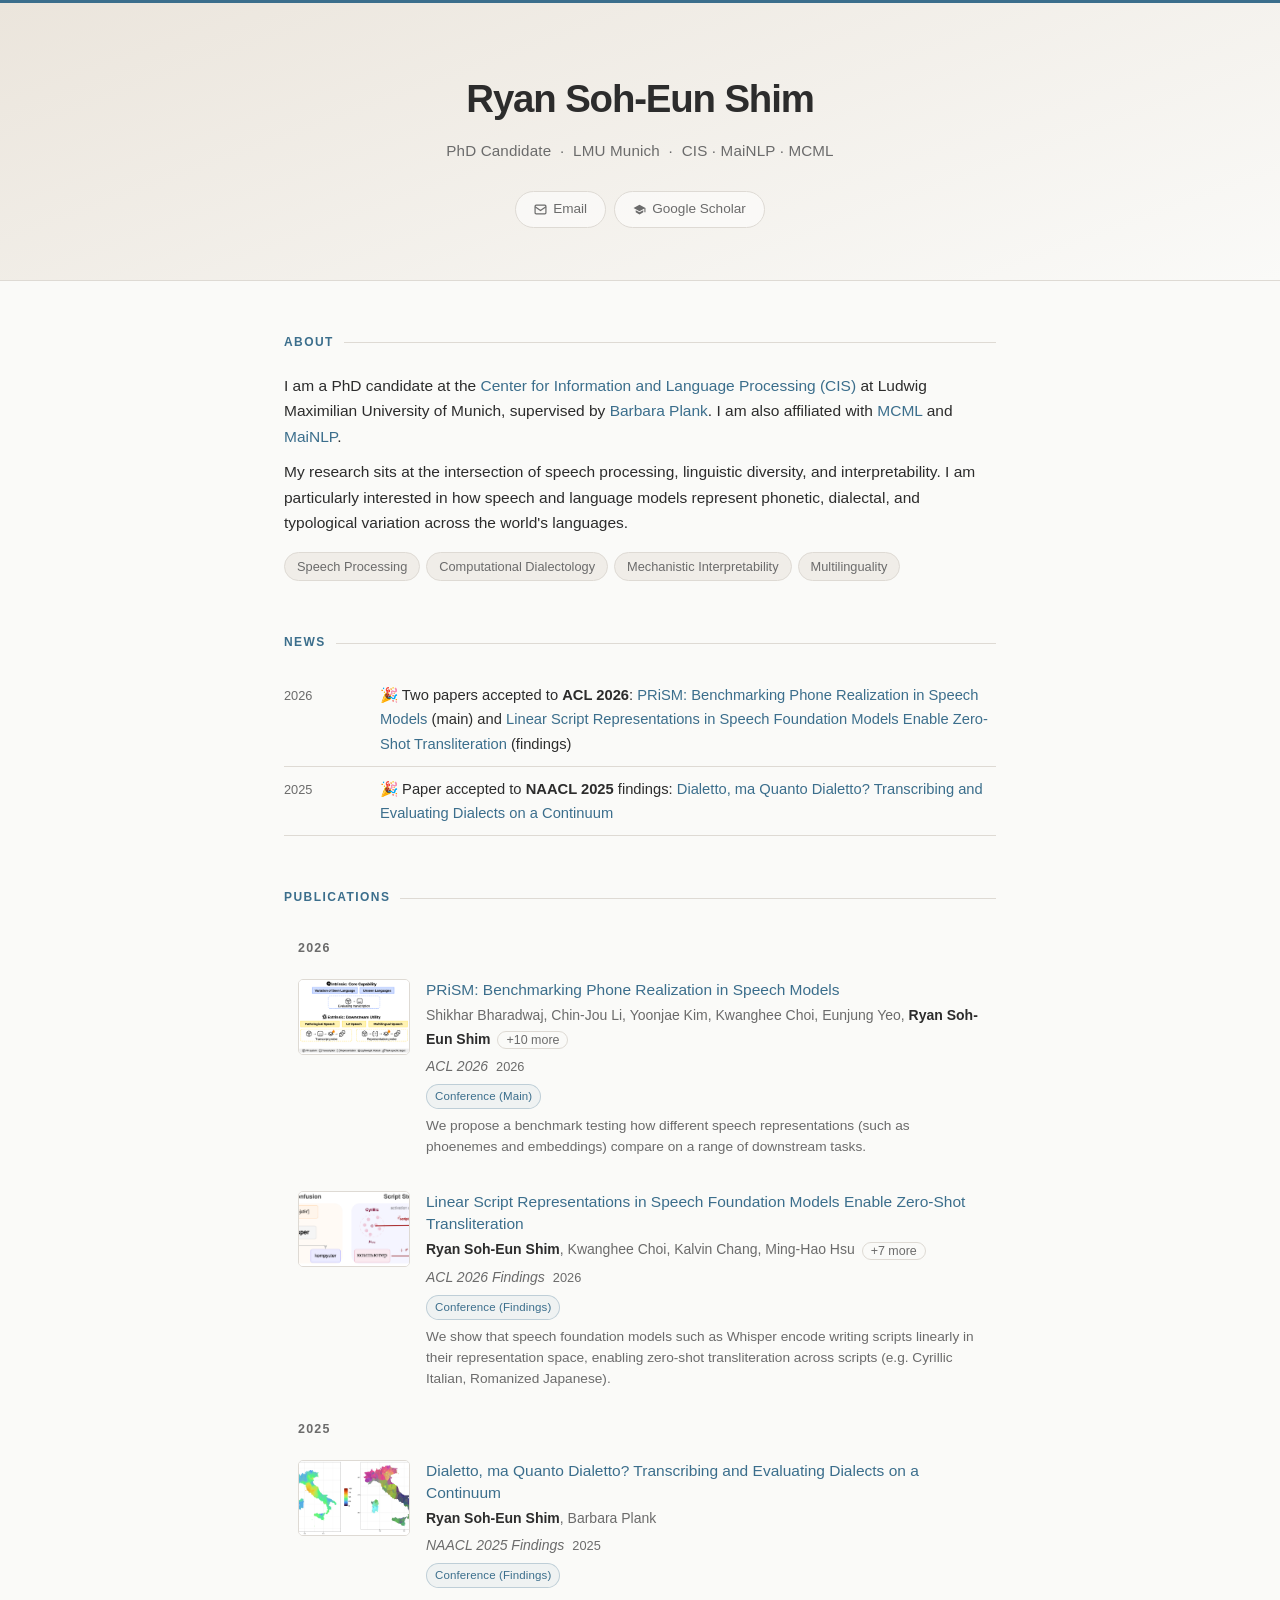
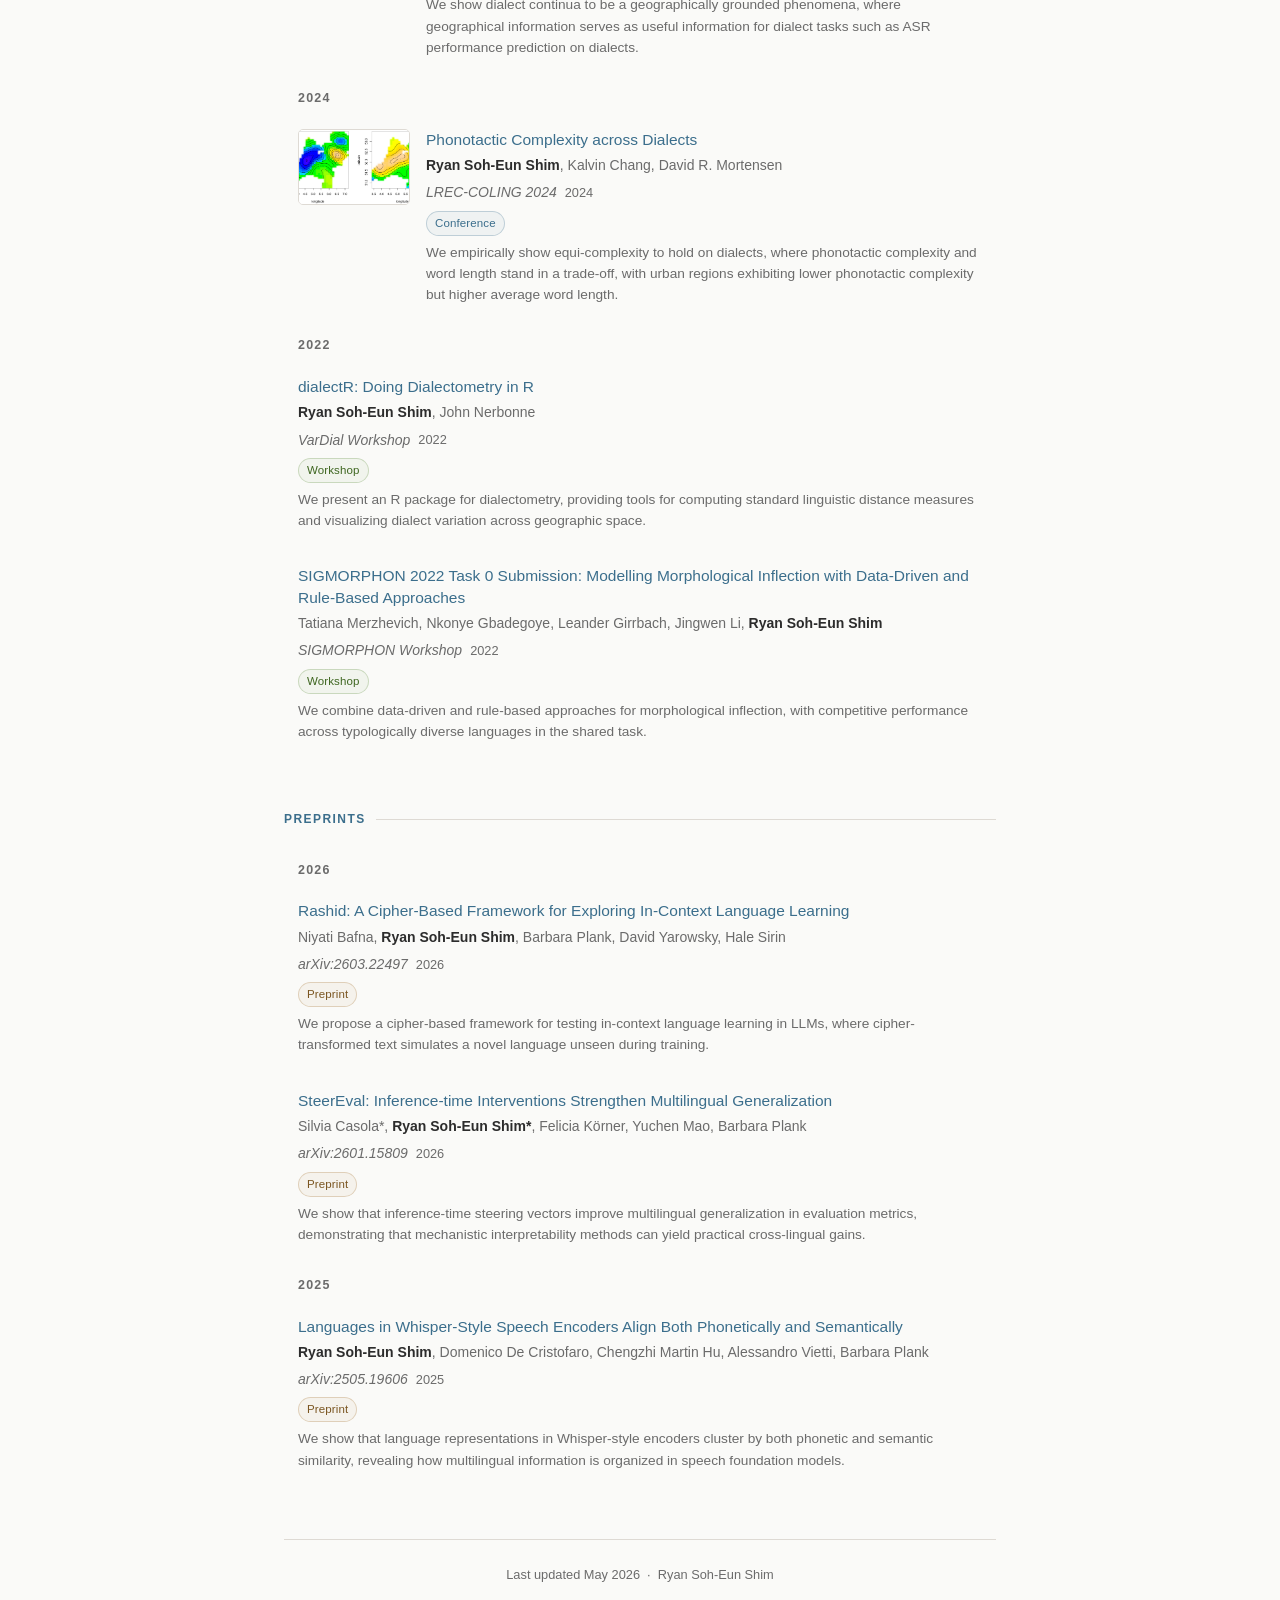
==== index.html @ db9f501f "co-first" ====
<!DOCTYPE html>
<html lang="en">
<head>
  <meta charset="UTF-8" />
  <meta name="viewport" content="width=device-width, initial-scale=1.0" />
  <title>Ryan Soh-Eun Shim</title>
  <link rel="icon" href="data:image/svg+xml,<svg xmlns=%22http://www.w3.org/2000/svg%22 viewBox=%220 0 100 100%22><text y=%22.9em%22 font-size=%2290%22>🍴</text></svg>">
  <link rel="stylesheet" href="style.css" />
</head>
<body>

  <!-- ── Hero ── -->
  <header class="hero">
    <h1>Ryan Soh-Eun Shim</h1>
    <p class="hero-title">PhD Candidate &nbsp;&middot;&nbsp; LMU Munich &nbsp;&middot;&nbsp; CIS &middot; MaiNLP &middot; MCML</p>
    <nav class="hero-links">
      <a href="mailto:s.shim@lmu.de">
        <svg width="13" height="13" viewBox="0 0 24 24" fill="none" stroke="currentColor" stroke-width="2.2"><rect x="2" y="4" width="20" height="16" rx="2"/><path d="m2 7 10 7 10-7"/></svg>
        Email
      </a>
      <a href="https://scholar.google.com/citations?user=vN87R8sAAAAJ&hl=en" target="_blank" rel="noopener">
        <svg width="13" height="13" viewBox="0 0 24 24" fill="currentColor"><path d="M12 3L1 9l11 6 9-4.91V17h2V9L12 3zM5 13.18v4L12 21l7-3.82v-4L12 17l-7-3.82z"/></svg>
        Google Scholar
      </a>
    </nav>
  </header>

  <div class="page">

    <!-- ── About ── -->
    <section class="about">
      <h2>About</h2>
      <p>
        I am a PhD candidate at the <a href="https://www.cis.lmu.de/" target="_blank" rel="noopener">Center for Information and Language Processing (CIS)</a>
        at Ludwig Maximilian University of Munich, supervised by
        <a href="https://bplank.github.io/" target="_blank" rel="noopener">Barbara Plank</a>.
        I am also affiliated with <a href="https://mcml.ai/" target="_blank" rel="noopener">MCML</a> and
        <a href="https://mainlp.github.io/" target="_blank" rel="noopener">MaiNLP</a>.
      </p>
      <p>
        My research sits at the intersection of speech processing, linguistic diversity, and interpretability.
        I am particularly interested in how speech and language models represent phonetic, dialectal, and
        typological variation across the world's languages.
      </p>
      <div class="tags">
        <span class="tag">Speech Processing</span>
        <span class="tag">Computational Dialectology</span>
        <span class="tag">Mechanistic Interpretability</span>
        <span class="tag">Multilinguality</span>
      </div>
    </section>

    <!-- ── News ── -->
    <section>
      <h2>News</h2>
      <ul class="news-list">
        <li>
          <span class="news-date">2026</span>
          <span>🎉 Two papers accepted to <strong>ACL 2026</strong>: <a href="https://arxiv.org/abs/2601.14046" target="_blank" rel="noopener">PRiSM: Benchmarking Phone Realization in Speech Models</a> (main) and <a href="https://arxiv.org/abs/2601.02906" target="_blank" rel="noopener">Linear Script Representations in Speech Foundation Models Enable Zero-Shot Transliteration</a> (findings)</span>
        </li>
        <li>
          <span class="news-date">2025</span>
          <span>🎉 Paper accepted to <strong>NAACL 2025</strong> findings: <a href="https://aclanthology.org/2025.findings-naacl.48/" target="_blank" rel="noopener">Dialetto, ma Quanto Dialetto? Transcribing and Evaluating Dialects on a Continuum</a></span>
        </li>
        <!-- Add more news items above this line -->
      </ul>
    </section>

    <!-- ── Publications ── -->
    <section>
      <h2>Publications</h2>
      <ul class="pub-list">

        <li class="pub-year-group">2026</li>

        <li class="pub-item">
          <div class="pub-figure">
            <img src="assets/fig-prism.png" alt="PRiSM figure" onerror="this.parentElement.style.display='none'">
            <div class="pub-figure-zoom"><img src="assets/fig-prism.png" alt="PRiSM figure"></div>
          </div>
          <div class="pub-content">
            <div class="pub-title"><a href="https://arxiv.org/abs/2601.14046" target="_blank" rel="noopener">PRiSM: Benchmarking Phone Realization in Speech Models</a></div>
            <div class="pub-authors">Shikhar Bharadwaj, Chin-Jou Li, Yoonjae Kim, Kwanghee Choi, Eunjung Yeo, <strong>Ryan Soh-Eun Shim</strong><span class="authors-extra">, Hanyu Zhou, Brendon Boldt, Karen Rosero Jacome, Kalvin Chang, Darsh Agrawal, Keer Xu, Chao-Han Huck Yang, Jian Zhu, Shinji Watanabe, David R. Mortensen</span> <button class="authors-toggle" onclick="toggleAuthors(this)" data-label="+10 more">+10 more</button></div>
            <div class="pub-venue"><span class="venue-name">ACL 2026</span><span class="venue-year">2026</span></div>
            <div class="pub-badges"><span class="badge badge-conf">Conference (Main)</span></div>
            <div class="pub-summary">We propose a benchmark testing how different speech representations (such as phoenemes and embeddings) compare on a range of downstream tasks.</div>
          </div>
        </li>

        <li class="pub-item">
          <div class="pub-figure">
            <img src="assets/fig-linear-script.png" alt="Linear Script figure" onerror="this.parentElement.style.display='none'">
            <div class="pub-figure-zoom"><img src="assets/fig-linear-script.png" alt="Linear Script figure"></div>
          </div>
          <div class="pub-content">
            <div class="pub-title"><a href="https://arxiv.org/abs/2601.02906" target="_blank" rel="noopener">Linear Script Representations in Speech Foundation Models Enable Zero-Shot Transliteration</a></div>
            <div class="pub-authors"><strong>Ryan Soh-Eun Shim</strong>, Kwanghee Choi, Kalvin Chang, Ming-Hao Hsu<span class="authors-extra">, Florian Eichin, Zhizheng Wu, Alane Suhr, Michael A. Hedderich, David Harwath, David R. Mortensen, Barbara Plank</span> <button class="authors-toggle" onclick="toggleAuthors(this)" data-label="+7 more">+7 more</button></div>
            <div class="pub-venue"><span class="venue-name">ACL 2026 Findings</span><span class="venue-year">2026</span></div>
            <div class="pub-badges"><span class="badge badge-conf">Conference (Findings)</span></div>
            <div class="pub-summary">We show that speech foundation models such as Whisper encode writing scripts linearly in their representation space, enabling zero-shot transliteration across scripts (e.g. Cyrillic Italian, Romanized Japanese).</div>
          </div>
        </li>

        <li class="pub-year-group">2025</li>

        <li class="pub-item">
          <div class="pub-figure">
            <img src="assets/fig-dialetto.png" alt="Dialetto figure" onerror="this.parentElement.style.display='none'">
            <div class="pub-figure-zoom"><img src="assets/fig-dialetto.png" alt="Dialetto figure"></div>
          </div>
          <div class="pub-content">
            <div class="pub-title"><a href="https://aclanthology.org/2025.findings-naacl.48/" target="_blank" rel="noopener">Dialetto, ma Quanto Dialetto? Transcribing and Evaluating Dialects on a Continuum</a></div>
            <div class="pub-authors"><strong>Ryan Soh-Eun Shim</strong>, Barbara Plank</div>
            <div class="pub-venue"><span class="venue-name">NAACL 2025 Findings</span><span class="venue-year">2025</span></div>
            <div class="pub-badges"><span class="badge badge-conf">Conference (Findings)</span></div>
            <div class="pub-summary">We show dialect continua to be a geographically grounded phenomena, where geographical information serves as useful information for dialect tasks such as ASR performance prediction on dialects.</div>
          </div>
        </li>

        <li class="pub-year-group">2024</li>

        <li class="pub-item">
          <div class="pub-figure">
            <img src="assets/fig-phonotactic.png" alt="Phonotactic figure" onerror="this.parentElement.style.display='none'">
            <div class="pub-figure-zoom"><img src="assets/fig-phonotactic.png" alt="Phonotactic figure"></div>
          </div>
          <div class="pub-content">
            <div class="pub-title"><a href="https://aclanthology.org/2024.lrec-main.1115/" target="_blank" rel="noopener">Phonotactic Complexity across Dialects</a></div>
            <div class="pub-authors"><strong>Ryan Soh-Eun Shim</strong>, Kalvin Chang, David R. Mortensen</div>
            <div class="pub-venue"><span class="venue-name">LREC-COLING 2024</span><span class="venue-year">2024</span></div>
            <div class="pub-badges"><span class="badge badge-conf">Conference</span></div>
            <div class="pub-summary">We empirically show equi-complexity to hold on dialects, where phonotactic complexity and word length stand in a trade-off, with urban regions exhibiting lower phonotactic complexity but higher average word length.</div>
          </div>
        </li>

        <li class="pub-year-group">2022</li>

        <li class="pub-item">
          <div class="pub-figure">
            <img src="assets/fig-dialectr.png" alt="dialectR figure" onerror="this.parentElement.style.display='none'">
            <div class="pub-figure-zoom"><img src="assets/fig-dialectr.png" alt="dialectR figure"></div>
          </div>
          <div class="pub-content">
            <div class="pub-title"><a href="https://aclanthology.org/2022.vardial-1.3/" target="_blank" rel="noopener">dialectR: Doing Dialectometry in R</a></div>
            <div class="pub-authors"><strong>Ryan Soh-Eun Shim</strong>, John Nerbonne</div>
            <div class="pub-venue"><span class="venue-name">VarDial Workshop</span><span class="venue-year">2022</span></div>
            <div class="pub-badges"><span class="badge badge-workshop">Workshop</span></div>
            <div class="pub-summary">We present an R package for dialectometry, providing tools for computing standard linguistic distance measures and visualizing dialect variation across geographic space.</div>
          </div>
        </li>

        <li class="pub-item">
          <div class="pub-figure">
            <img src="assets/fig-sigmorphon.png" alt="SIGMORPHON figure" onerror="this.parentElement.style.display='none'">
            <div class="pub-figure-zoom"><img src="assets/fig-sigmorphon.png" alt="SIGMORPHON figure"></div>
          </div>
          <div class="pub-content">
            <div class="pub-title"><a href="https://aclanthology.org/2022.sigmorphon-1.20/" target="_blank" rel="noopener">SIGMORPHON 2022 Task 0 Submission: Modelling Morphological Inflection with Data-Driven and Rule-Based Approaches</a></div>
            <div class="pub-authors">Tatiana Merzhevich, Nkonye Gbadegoye, Leander Girrbach, Jingwen Li, <strong>Ryan Soh-Eun Shim</strong></div>
            <div class="pub-venue"><span class="venue-name">SIGMORPHON Workshop</span><span class="venue-year">2022</span></div>
            <div class="pub-badges"><span class="badge badge-workshop">Workshop</span></div>
            <div class="pub-summary">We combine data-driven and rule-based approaches for morphological inflection, with competitive performance across typologically diverse languages in the shared task.</div>
          </div>
        </li>

      </ul>
    </section>

    <!-- ── Preprints ── -->
    <section>
      <h2>Preprints</h2>
      <ul class="pub-list">

        <li class="pub-year-group">2026</li>

        <li class="pub-item">
          <div class="pub-figure">
            <img src="assets/fig-rashid.png" alt="Rashid figure" onerror="this.parentElement.style.display='none'">
            <div class="pub-figure-zoom"><img src="assets/fig-rashid.png" alt="Rashid figure"></div>
          </div>
          <div class="pub-content">
            <div class="pub-title"><a href="https://arxiv.org/abs/2603.22497" target="_blank" rel="noopener">Rashid: A Cipher-Based Framework for Exploring In-Context Language Learning</a></div>
            <div class="pub-authors">Niyati Bafna, <strong>Ryan Soh-Eun Shim</strong>, Barbara Plank, David Yarowsky, Hale Sirin</div>
            <div class="pub-venue"><span class="venue-name">arXiv:2603.22497</span><span class="venue-year">2026</span></div>
            <div class="pub-badges"><span class="badge badge-arxiv">Preprint</span></div>
            <div class="pub-summary">We propose a cipher-based framework for testing in-context language learning in LLMs, where cipher-transformed text simulates a novel language unseen during training.</div>
          </div>
        </li>

        <li class="pub-item">
          <div class="pub-figure">
            <img src="assets/fig-steereval.png" alt="SteerEval figure" onerror="this.parentElement.style.display='none'">
            <div class="pub-figure-zoom"><img src="assets/fig-steereval.png" alt="SteerEval figure"></div>
          </div>
          <div class="pub-content">
            <div class="pub-title"><a href="https://arxiv.org/abs/2601.15809" target="_blank" rel="noopener">SteerEval: Inference-time Interventions Strengthen Multilingual Generalization</a></div>
            <div class="pub-authors">Silvia Casola*, <strong>Ryan Soh-Eun Shim*</strong>, Felicia Körner, Yuchen Mao, Barbara Plank</div>
            <div class="pub-venue"><span class="venue-name">arXiv:2601.15809</span><span class="venue-year">2026</span></div>
            <div class="pub-badges"><span class="badge badge-arxiv">Preprint</span></div>
            <div class="pub-summary">We show that inference-time steering vectors improve multilingual generalization in evaluation metrics, demonstrating that mechanistic interpretability methods can yield practical cross-lingual gains.</div>
          </div>
        </li>

        <li class="pub-year-group">2025</li>

        <li class="pub-item">
          <div class="pub-figure">
            <img src="assets/fig-whisper.png" alt="Whisper figure" onerror="this.parentElement.style.display='none'">
            <div class="pub-figure-zoom"><img src="assets/fig-whisper.png" alt="Whisper figure"></div>
          </div>
          <div class="pub-content">
            <div class="pub-title"><a href="https://arxiv.org/abs/2505.19606" target="_blank" rel="noopener">Languages in Whisper-Style Speech Encoders Align Both Phonetically and Semantically</a></div>
            <div class="pub-authors"><strong>Ryan Soh-Eun Shim</strong>, Domenico De Cristofaro, Chengzhi Martin Hu, Alessandro Vietti, Barbara Plank</div>
            <div class="pub-venue"><span class="venue-name">arXiv:2505.19606</span><span class="venue-year">2025</span></div>
            <div class="pub-badges"><span class="badge badge-arxiv">Preprint</span></div>
            <div class="pub-summary">We show that language representations in Whisper-style encoders cluster by both phonetic and semantic similarity, revealing how multilingual information is organized in speech foundation models.</div>
          </div>
        </li>

      </ul>
    </section>

    <footer>
      <p>Last updated May 2026 &nbsp;&middot;&nbsp; Ryan Soh-Eun Shim</p>
    </footer>

  </div>
<script>
  function toggleAuthors(btn) {
    const container = btn.closest('.pub-authors');
    const expanded = container.classList.toggle('authors-expanded');
    btn.textContent = expanded ? 'show less' : btn.dataset.label;
  }
</script>
</body>
</html>
---- style.css ----
:root {
  --bg: #fafaf8;
  --bg-alt: #f0ede8;
  --text: #2c2c2c;
  --text-muted: #6b6b6b;
  --accent: #3b6e8c;
  --accent-hover: #2a5470;
  --border: #dedad4;
  --max-width: 760px;
}

* {
  box-sizing: border-box;
  margin: 0;
  padding: 0;
}

body {
  background: var(--bg);
  color: var(--text);
  font-family: -apple-system, BlinkMacSystemFont, "Segoe UI", Helvetica, Arial, sans-serif;
  font-size: 15.5px;
  line-height: 1.65;
  border-top: 3px solid var(--accent);
}

a {
  color: var(--accent);
  text-decoration: none;
}
a:hover {
  color: var(--accent-hover);
  text-decoration: underline;
}

/* ── Hero Header ── */
.hero {
  background: linear-gradient(160deg, #ebe5dc 0%, var(--bg) 100%);
  text-align: center;
  padding: 64px 24px 52px;
  border-bottom: 1px solid var(--border);
}

.hero h1 {
  font-size: 2.4rem;
  font-weight: 700;
  letter-spacing: -0.03em;
  color: var(--text);
  margin-bottom: 8px;
}

.hero-title {
  color: var(--text-muted);
  font-size: 0.95rem;
  letter-spacing: 0.01em;
  margin-bottom: 28px;
}

.hero-links {
  display: flex;
  justify-content: center;
  flex-wrap: wrap;
  gap: 8px;
}

.hero-links a {
  display: inline-flex;
  align-items: center;
  gap: 6px;
  padding: 6px 18px;
  border: 1px solid var(--border);
  border-radius: 999px;
  font-size: 0.85rem;
  color: var(--text-muted);
  background: rgba(255, 255, 255, 0.55);
  transition: color 0.15s, border-color 0.15s, background 0.15s;
}

.hero-links a:hover {
  color: var(--accent);
  border-color: var(--accent);
  background: white;
  text-decoration: none;
}

/* ── Page Content ── */
.page {
  max-width: var(--max-width);
  margin: 0 auto;
  padding: 52px 24px 80px;
}

/* ── Sections ── */
section {
  margin-bottom: 52px;
}

section h2 {
  font-size: 0.75rem;
  font-weight: 700;
  text-transform: uppercase;
  letter-spacing: 0.12em;
  color: var(--accent);
  margin-bottom: 20px;
  display: flex;
  align-items: center;
  gap: 10px;
}

section h2::after {
  content: "";
  flex: 1;
  height: 1px;
  background: var(--border);
}

/* ── About ── */
.about p {
  margin-bottom: 10px;
}

.tags {
  display: flex;
  flex-wrap: wrap;
  gap: 6px;
  margin-top: 16px;
}

.tag {
  background: var(--bg-alt);
  border: 1px solid var(--border);
  border-radius: 999px;
  padding: 3px 12px;
  font-size: 0.8rem;
  color: var(--text-muted);
}

/* ── News ── */
.news-list {
  list-style: none;
}

.news-list li {
  display: flex;
  gap: 20px;
  padding: 10px 0;
  border-bottom: 1px solid var(--border);
  font-size: 0.92rem;
}

.news-date {
  flex-shrink: 0;
  width: 76px;
  color: var(--text-muted);
  font-size: 0.8rem;
  padding-top: 2px;
  font-variant-numeric: tabular-nums;
}

/* ── Publications ── */
.pub-list {
  list-style: none;
}

.pub-item {
  display: flex;
  gap: 16px;
  align-items: flex-start;
  padding: 16px 14px;
  border-radius: 6px;
  margin-bottom: 2px;
  transition: background 0.12s;
}

.pub-item:hover {
  background: var(--bg-alt);
}

.pub-content {
  flex: 1;
  min-width: 0;
}

/* ── Figure thumbnail ── */
.pub-figure {
  flex-shrink: 0;
  position: relative;
  width: 112px;
}

.pub-figure img {
  width: 112px;
  height: 76px;
  object-fit: cover;
  border-radius: 5px;
  border: 1px solid var(--border);
  display: block;
  cursor: zoom-in;
}

.pub-figure-zoom {
  display: none;
  position: absolute;
  left: 124px;
  top: 0;
  z-index: 100;
  background: white;
  border: 1px solid var(--border);
  border-radius: 8px;
  padding: 8px;
  box-shadow: 0 8px 24px rgba(0,0,0,0.12);
  width: 320px;
  pointer-events: none;
}

.pub-figure:hover .pub-figure-zoom {
  display: block;
}

.pub-figure-zoom img {
  width: 100%;
  height: auto;
  border-radius: 4px;
  border: none;
}

.pub-title {
  font-weight: 500;
  margin-bottom: 4px;
  line-height: 1.4;
}

.pub-authors {
  font-size: 0.875rem;
  color: var(--text-muted);
  margin-bottom: 4px;
}

.pub-authors strong {
  color: var(--text);
  font-weight: 600;
}

.pub-venue {
  font-size: 0.875rem;
  display: flex;
  align-items: center;
  gap: 8px;
  flex-wrap: wrap;
}

.venue-name {
  font-style: italic;
  color: var(--text-muted);
}

.venue-year {
  color: var(--text-muted);
  font-size: 0.8rem;
}

.pub-badges {
  display: inline-flex;
  gap: 6px;
  margin-top: 6px;
}

.badge {
  font-size: 0.72rem;
  padding: 2px 8px;
  border-radius: 999px;
  border: 1px solid;
  font-weight: 500;
  letter-spacing: 0.01em;
}

.badge-conf {
  border-color: #3b6e8c44;
  color: var(--accent);
  background: #3b6e8c0e;
}

.badge-arxiv {
  border-color: #a0733044;
  color: #7a5520;
  background: #a073300e;
}

.badge-workshop {
  border-color: #5a8a3a44;
  color: #3e6620;
  background: #5a8a3a0e;
}

/* ── Author expand/collapse ── */
.authors-extra {
  display: none;
}
.pub-authors.authors-expanded .authors-extra {
  display: inline;
}
.authors-toggle {
  background: none;
  border: 1px solid var(--border);
  border-radius: 999px;
  padding: 1px 8px;
  font-size: 0.78rem;
  color: var(--text-muted);
  cursor: pointer;
  margin-left: 3px;
  font-family: inherit;
  vertical-align: middle;
}
.authors-toggle:hover {
  color: var(--accent);
  border-color: var(--accent);
}

/* ── Publication summary ── */
.pub-summary {
  font-size: 0.855rem;
  color: var(--text-muted);
  margin-top: 6px;
  line-height: 1.55;
}

/* ── Year divider ── */
.pub-year-group {
  font-size: 0.78rem;
  font-weight: 700;
  letter-spacing: 0.1em;
  color: var(--text-muted);
  text-transform: uppercase;
  padding: 10px 14px 4px;
  margin-top: 4px;
}

/* ── Footer ── */
footer {
  text-align: center;
  font-size: 0.8rem;
  color: var(--text-muted);
  padding-top: 24px;
  border-top: 1px solid var(--border);
}

/* ── Responsive ── */
@media (max-width: 520px) {
  .hero h1 {
    font-size: 1.9rem;
  }
  .hero-links {
    gap: 6px;
  }
}
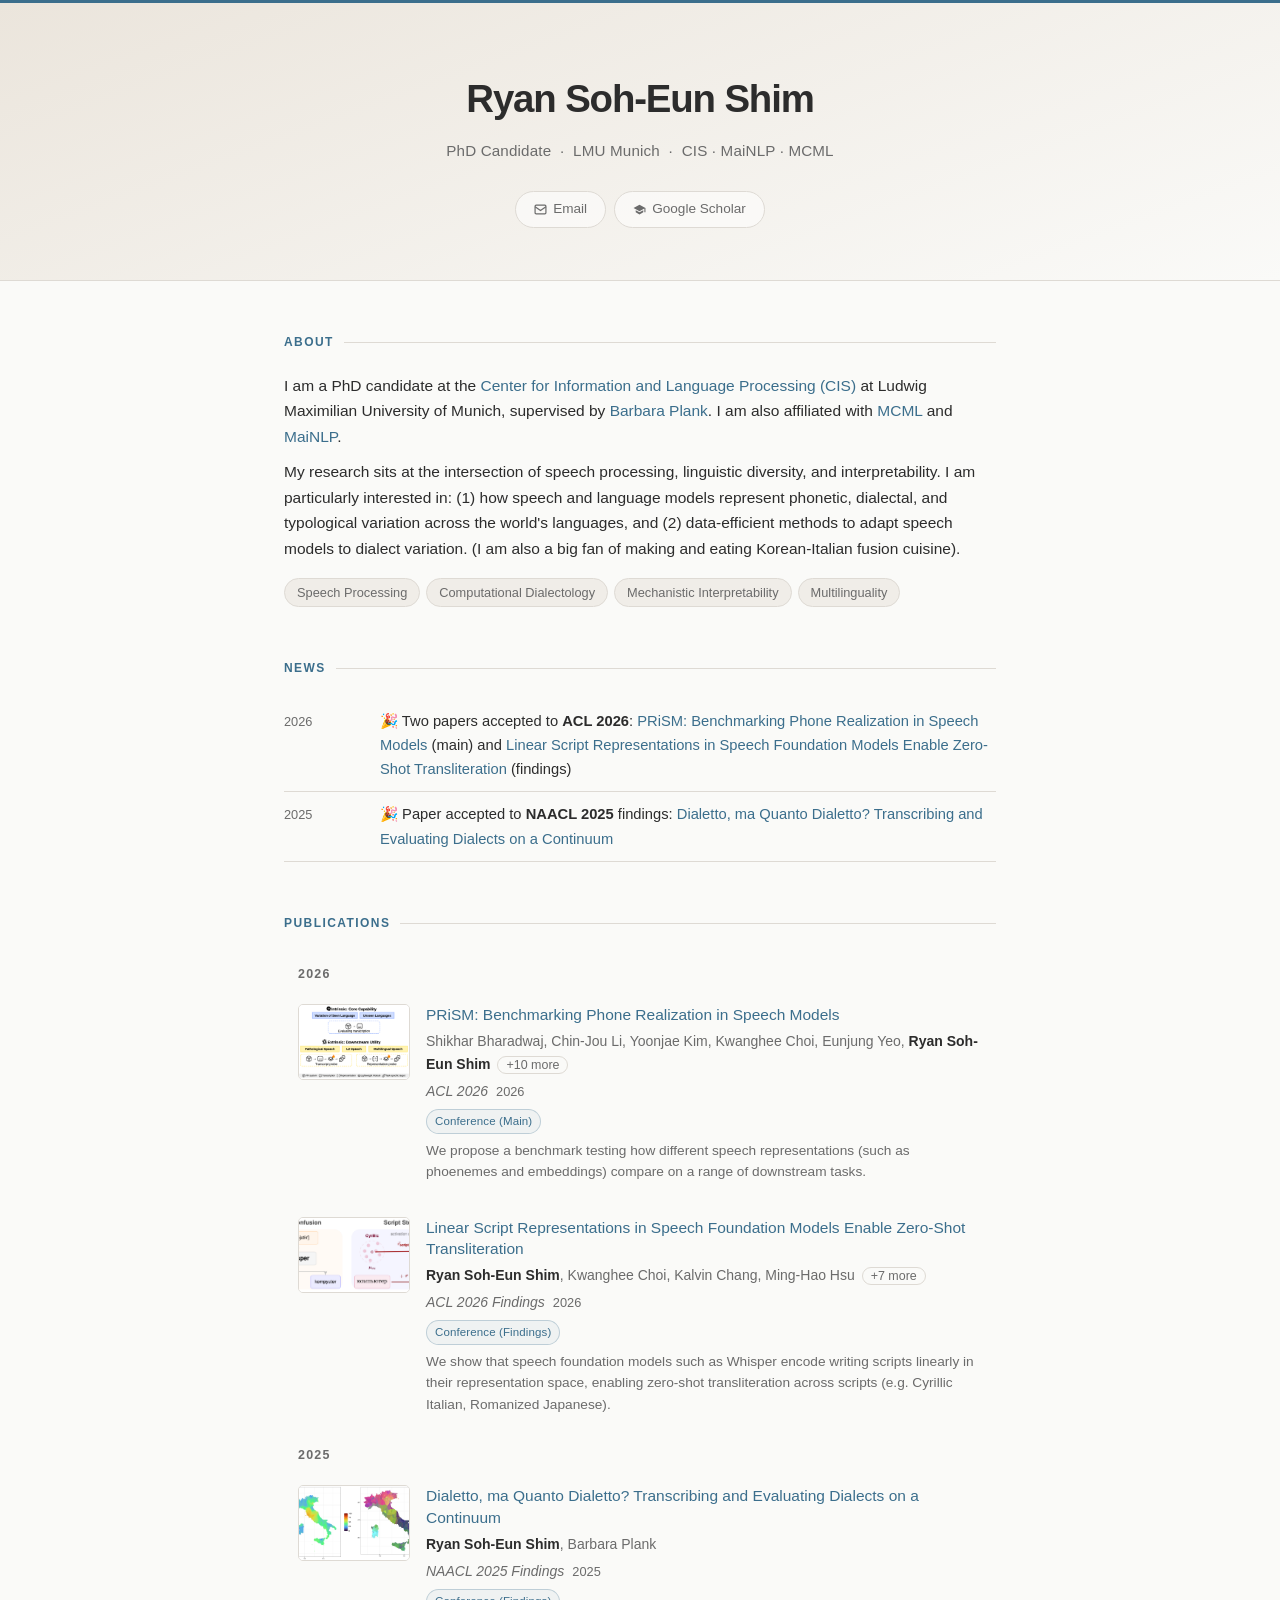
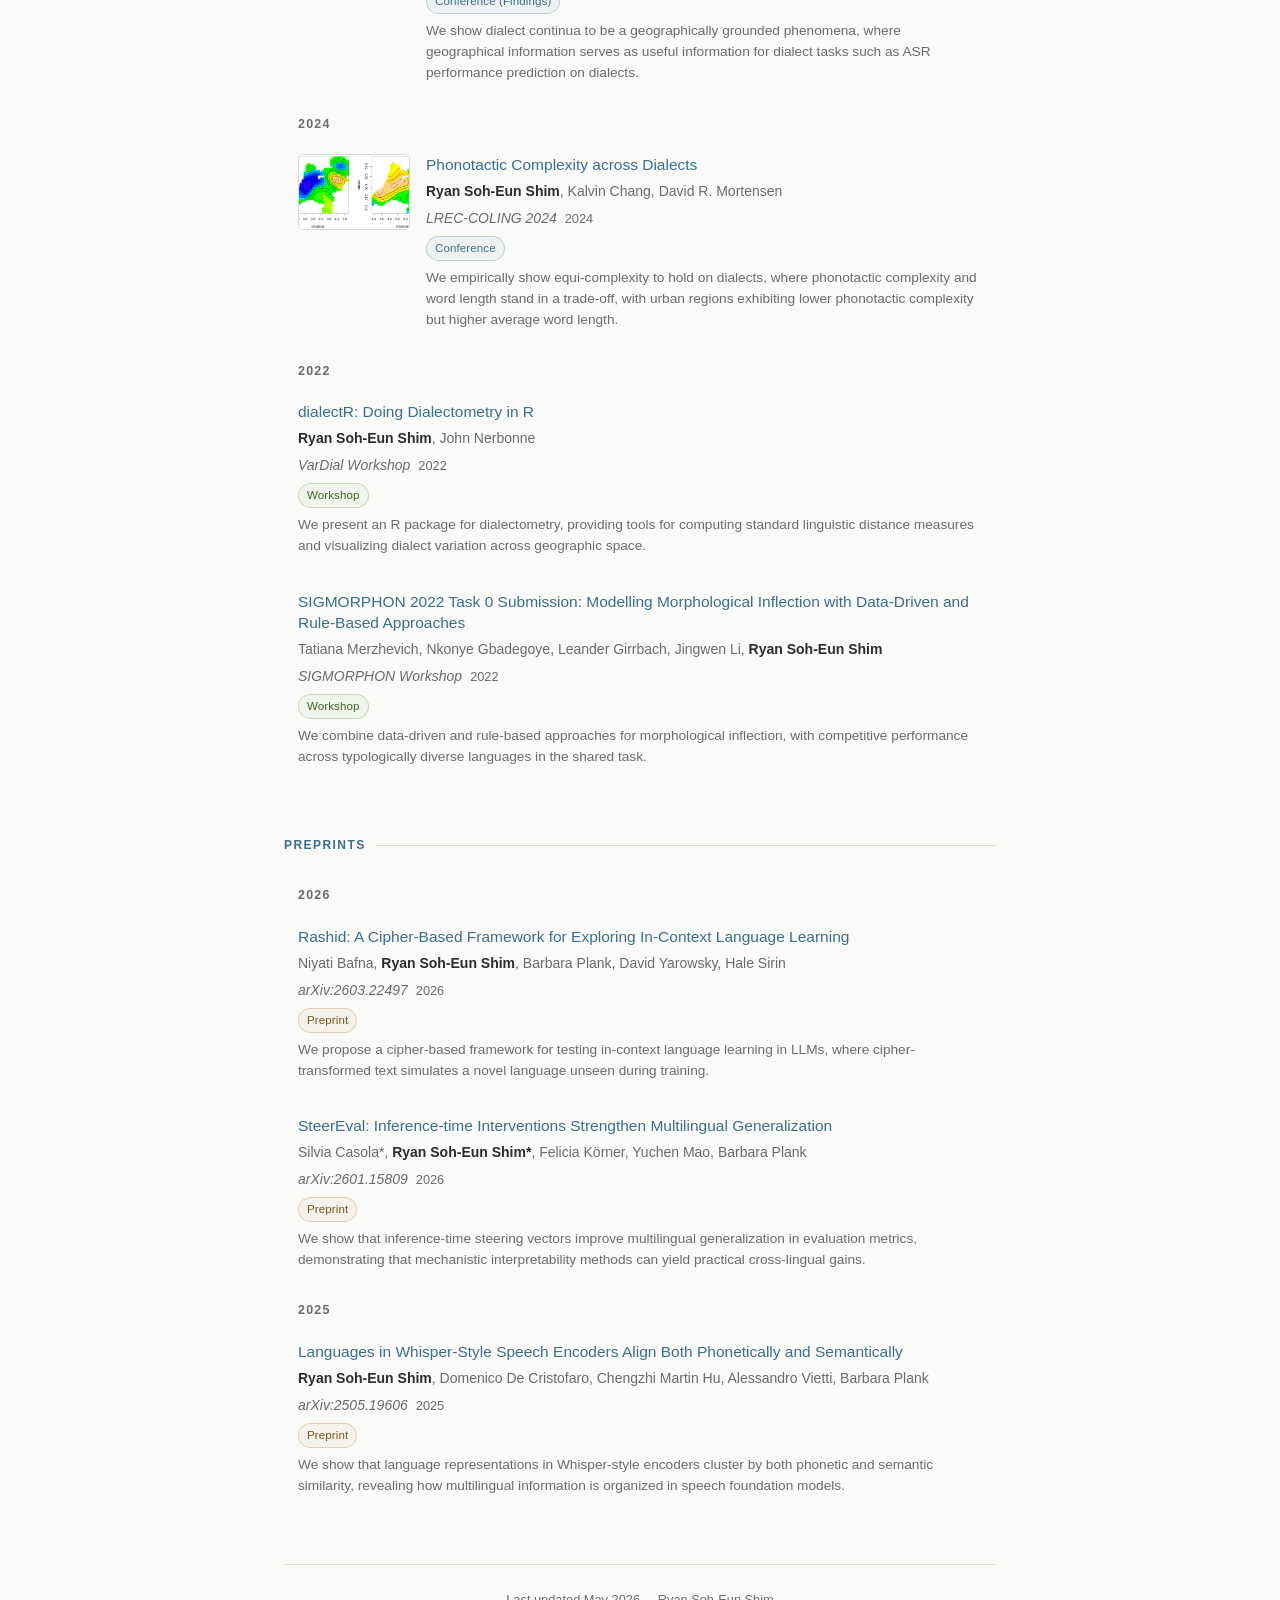
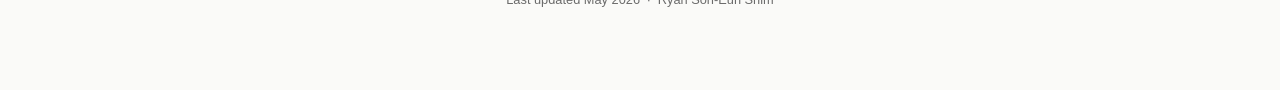
==== commit 71fb33c8: "food" ====
--- a/index.html
+++ b/index.html
@@ -39,8 +39,10 @@
       </p>
       <p>
         My research sits at the intersection of speech processing, linguistic diversity, and interpretability.
-        I am particularly interested in how speech and language models represent phonetic, dialectal, and
-        typological variation across the world's languages.
+        I am particularly interested in: (1) how speech and language models represent phonetic, dialectal, and
+        typological variation across the world's languages, and (2) data-efficient methods to adapt speech models to dialect variation. 
+        
+        (I am also a big fan of making and eating Korean-Italian fusion cuisine).
       </p>
       <div class="tags">
         <span class="tag">Speech Processing</span>
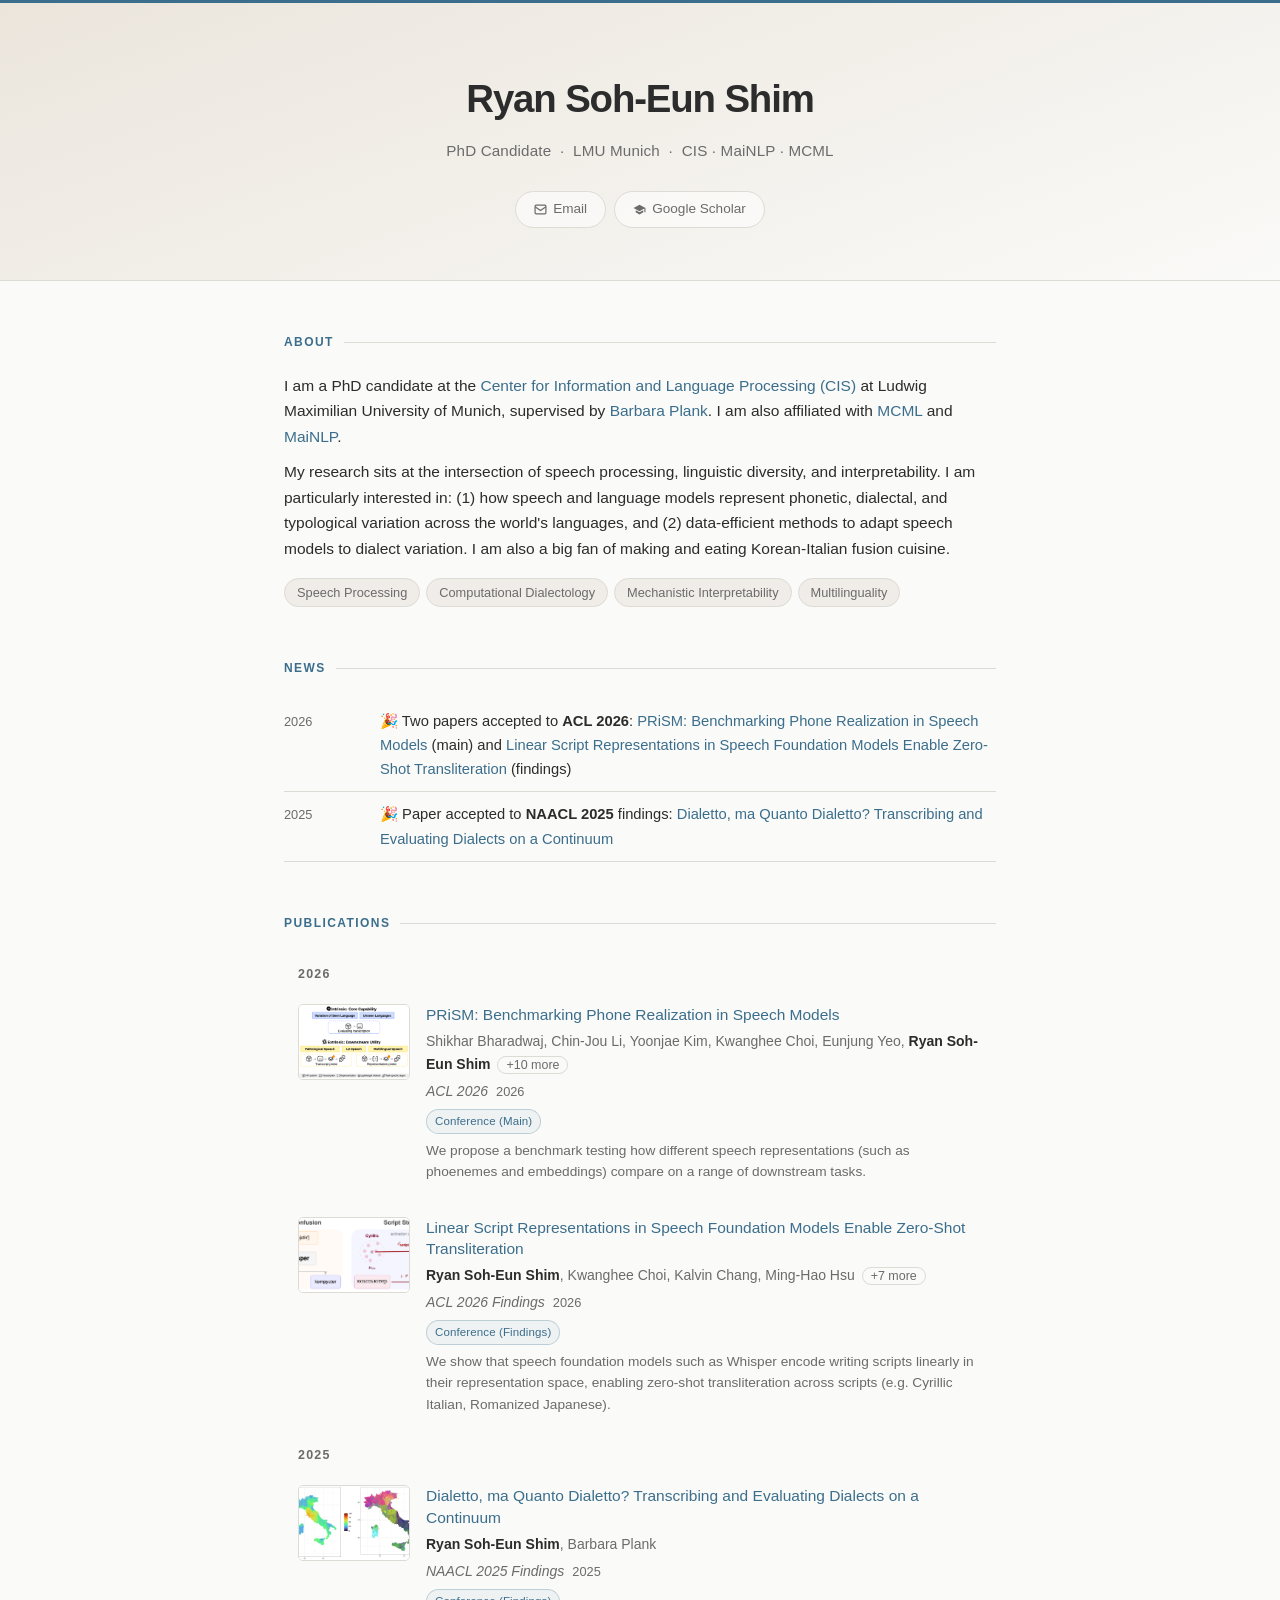
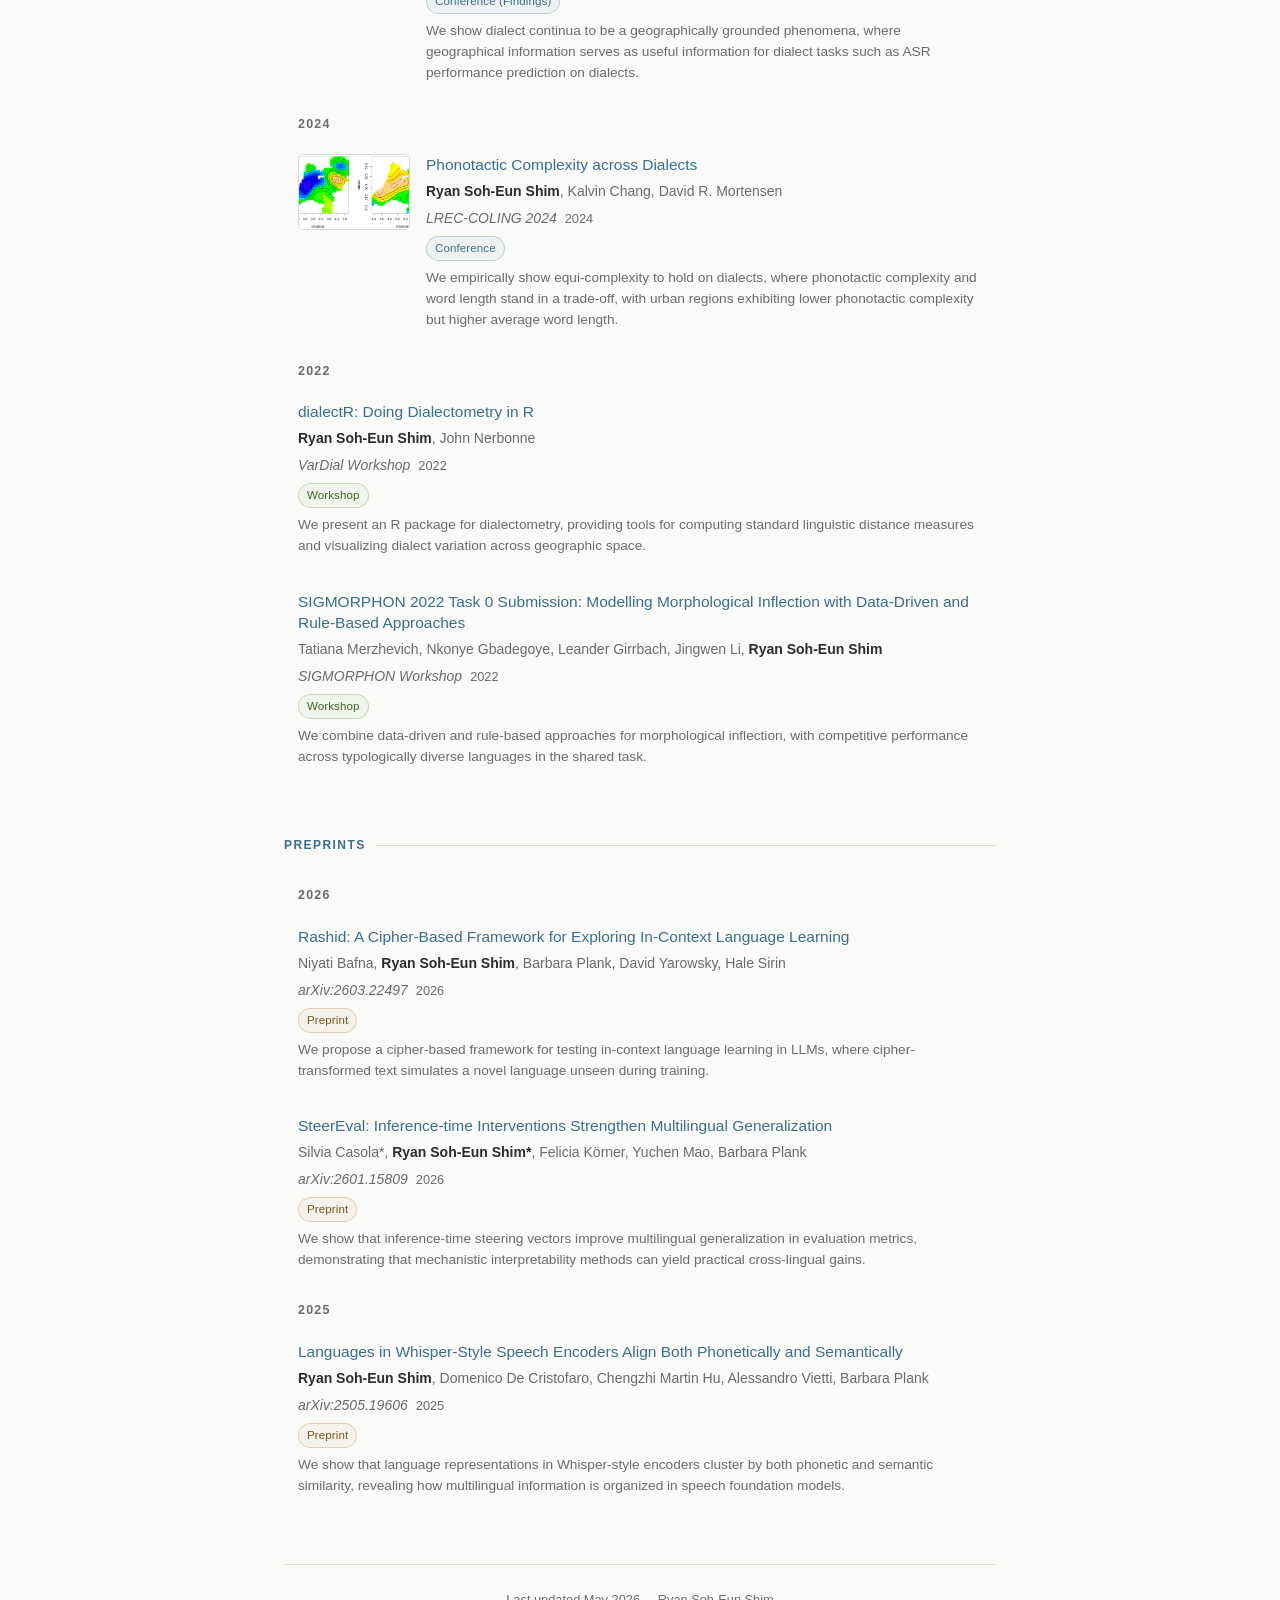
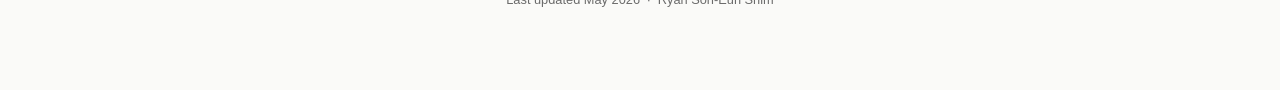
==== commit fb4ff107: "food" ====
--- a/index.html
+++ b/index.html
@@ -41,8 +41,7 @@
         My research sits at the intersection of speech processing, linguistic diversity, and interpretability.
         I am particularly interested in: (1) how speech and language models represent phonetic, dialectal, and
         typological variation across the world's languages, and (2) data-efficient methods to adapt speech models to dialect variation. 
-        
-        (I am also a big fan of making and eating Korean-Italian fusion cuisine).
+        I am also a big fan of making and eating Korean-Italian fusion cuisine.
       </p>
       <div class="tags">
         <span class="tag">Speech Processing</span>
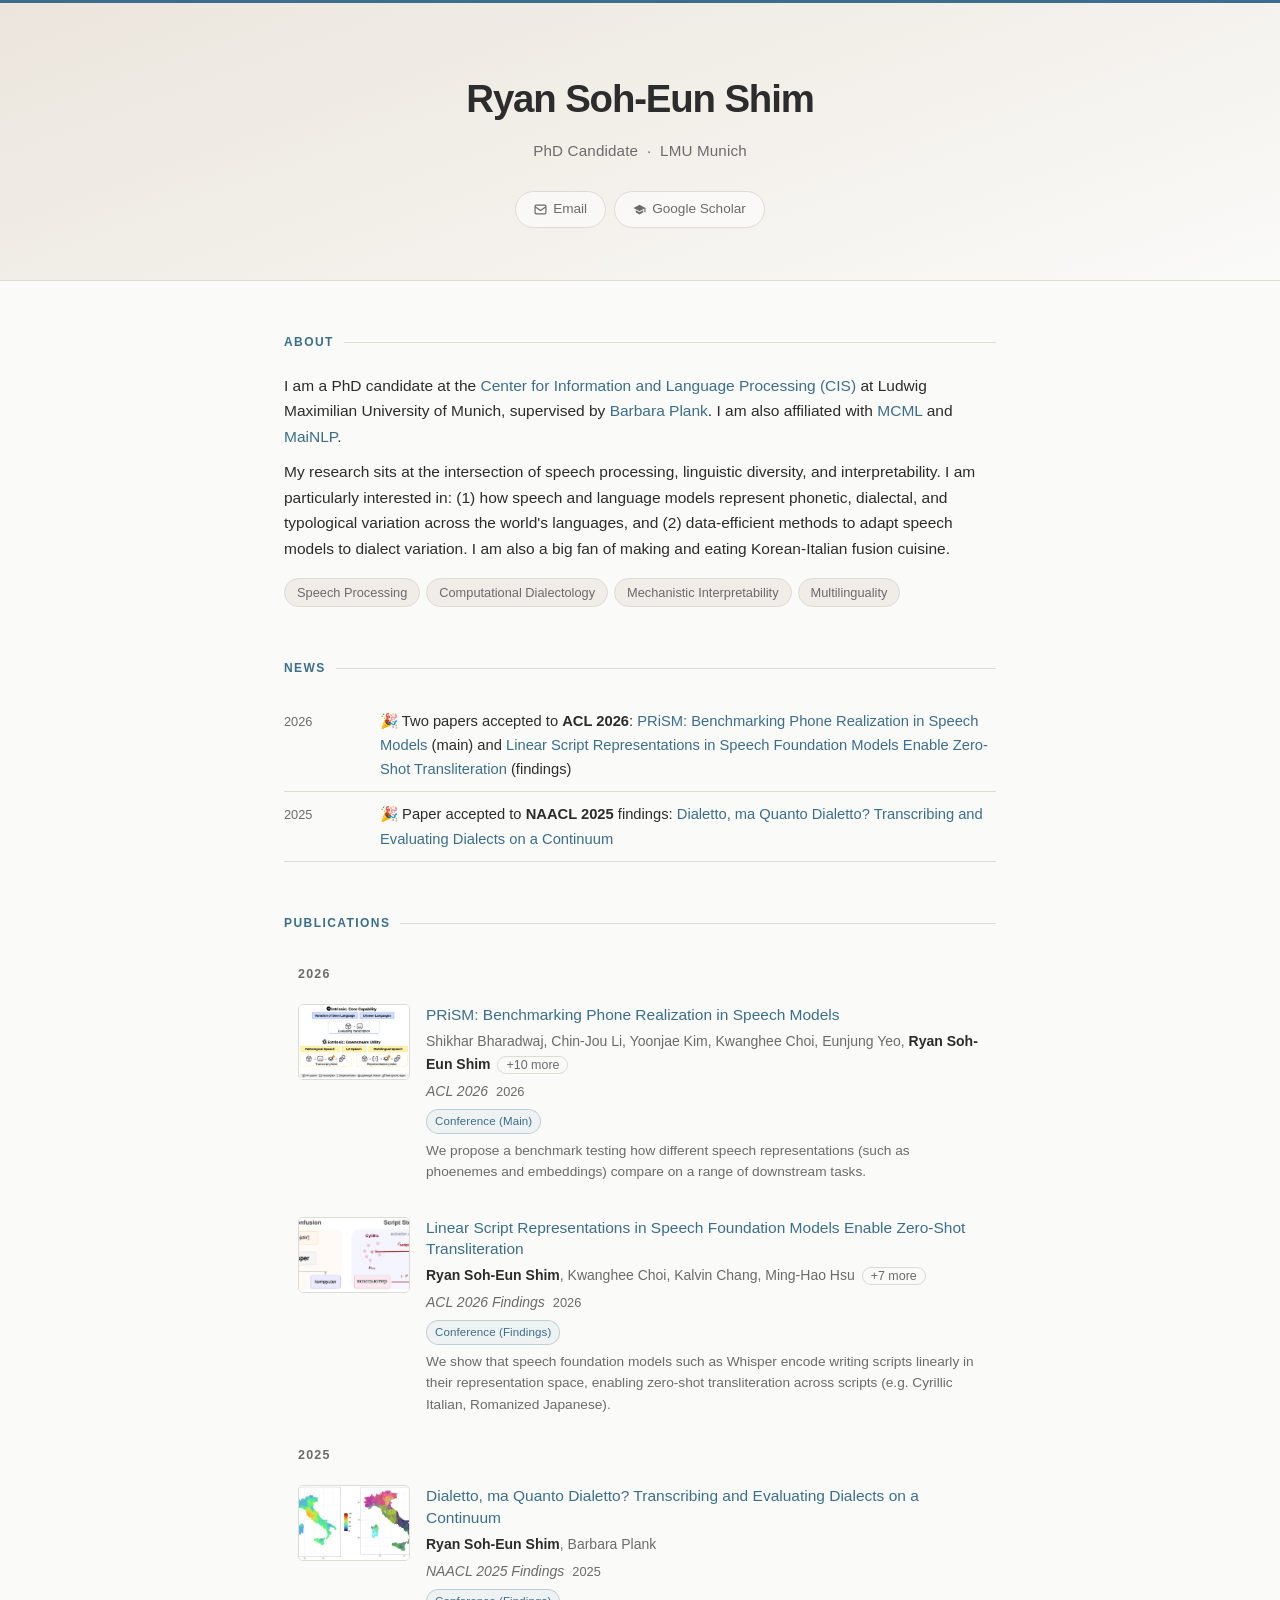
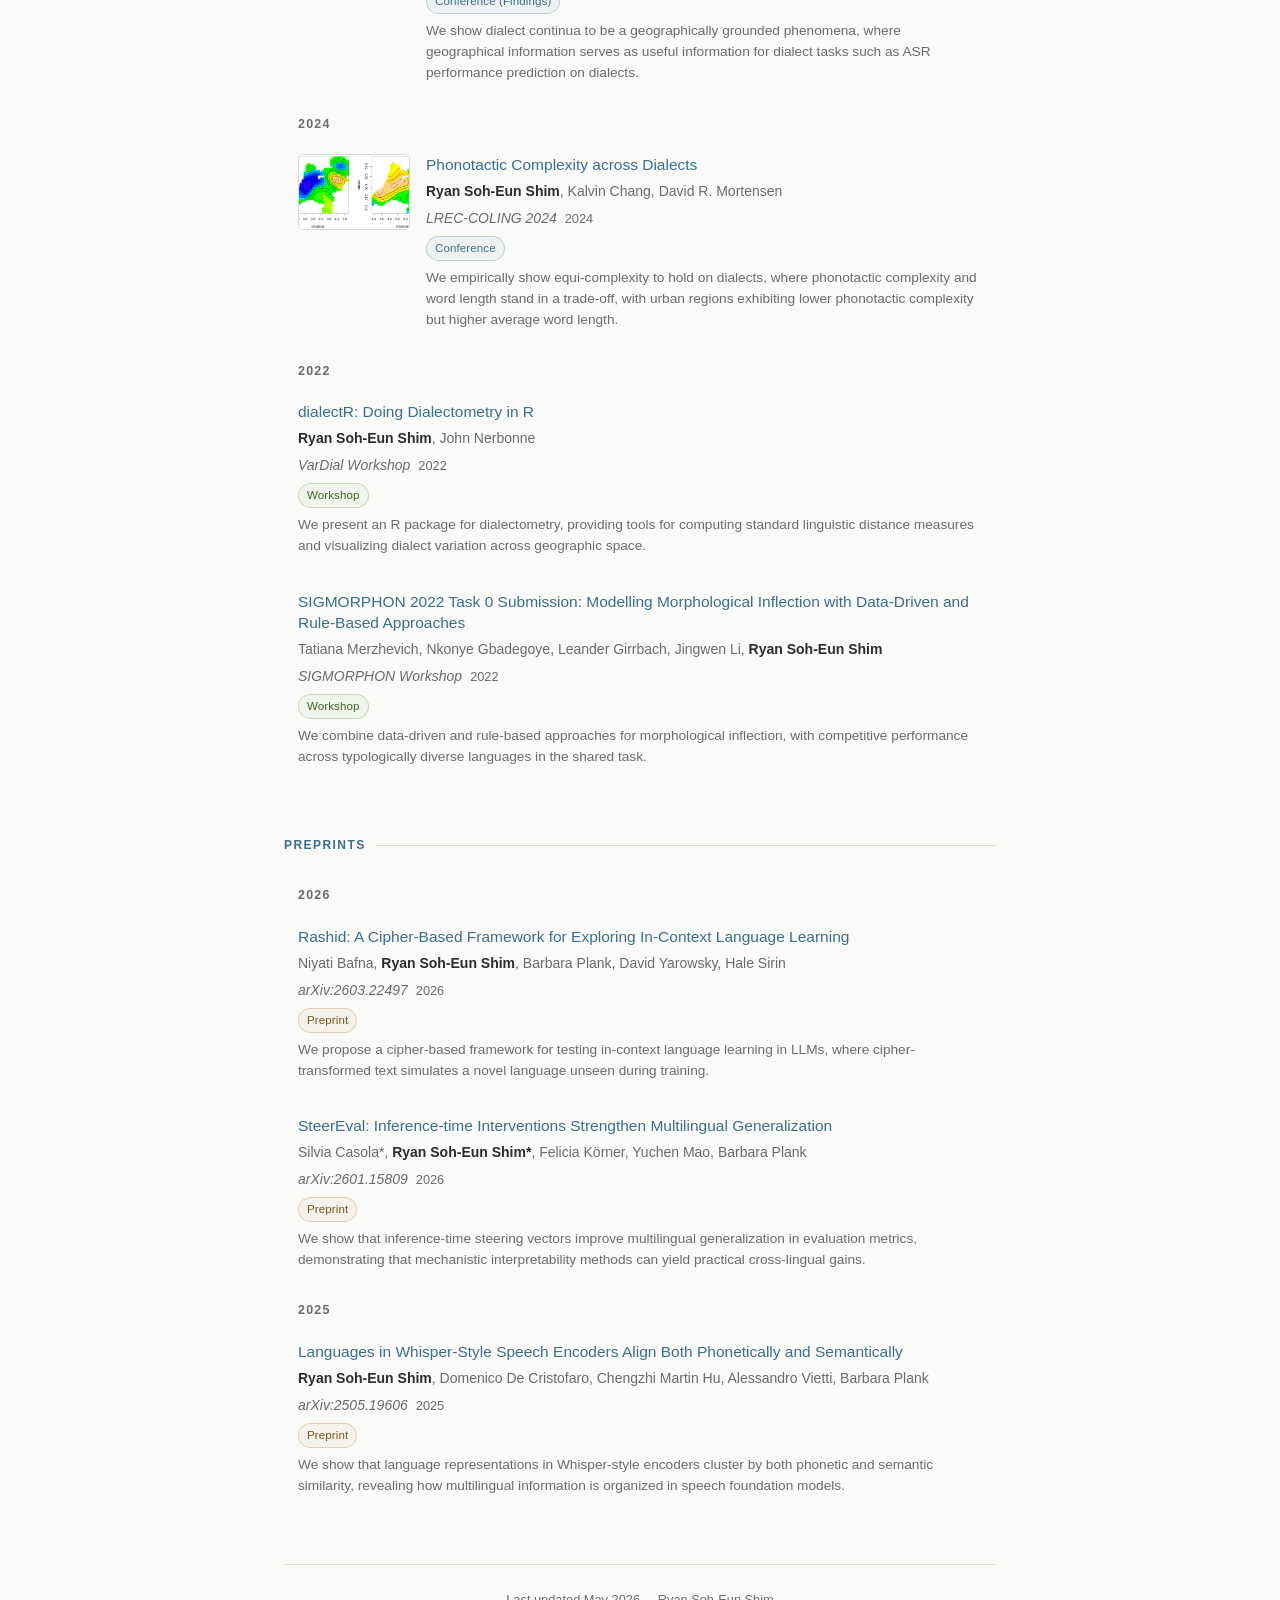
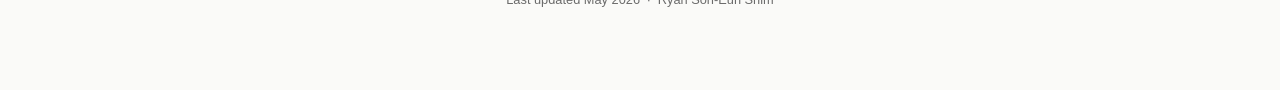
==== commit 8e5ad237: "affiliation" ====
--- a/index.html
+++ b/index.html
@@ -12,7 +12,7 @@
   <!-- ── Hero ── -->
   <header class="hero">
     <h1>Ryan Soh-Eun Shim</h1>
-    <p class="hero-title">PhD Candidate &nbsp;&middot;&nbsp; LMU Munich &nbsp;&middot;&nbsp; CIS &middot; MaiNLP &middot; MCML</p>
+    <p class="hero-title">PhD Candidate &nbsp;&middot;&nbsp; LMU Munich </p>
     <nav class="hero-links">
       <a href="mailto:s.shim@lmu.de">
         <svg width="13" height="13" viewBox="0 0 24 24" fill="none" stroke="currentColor" stroke-width="2.2"><rect x="2" y="4" width="20" height="16" rx="2"/><path d="m2 7 10 7 10-7"/></svg>
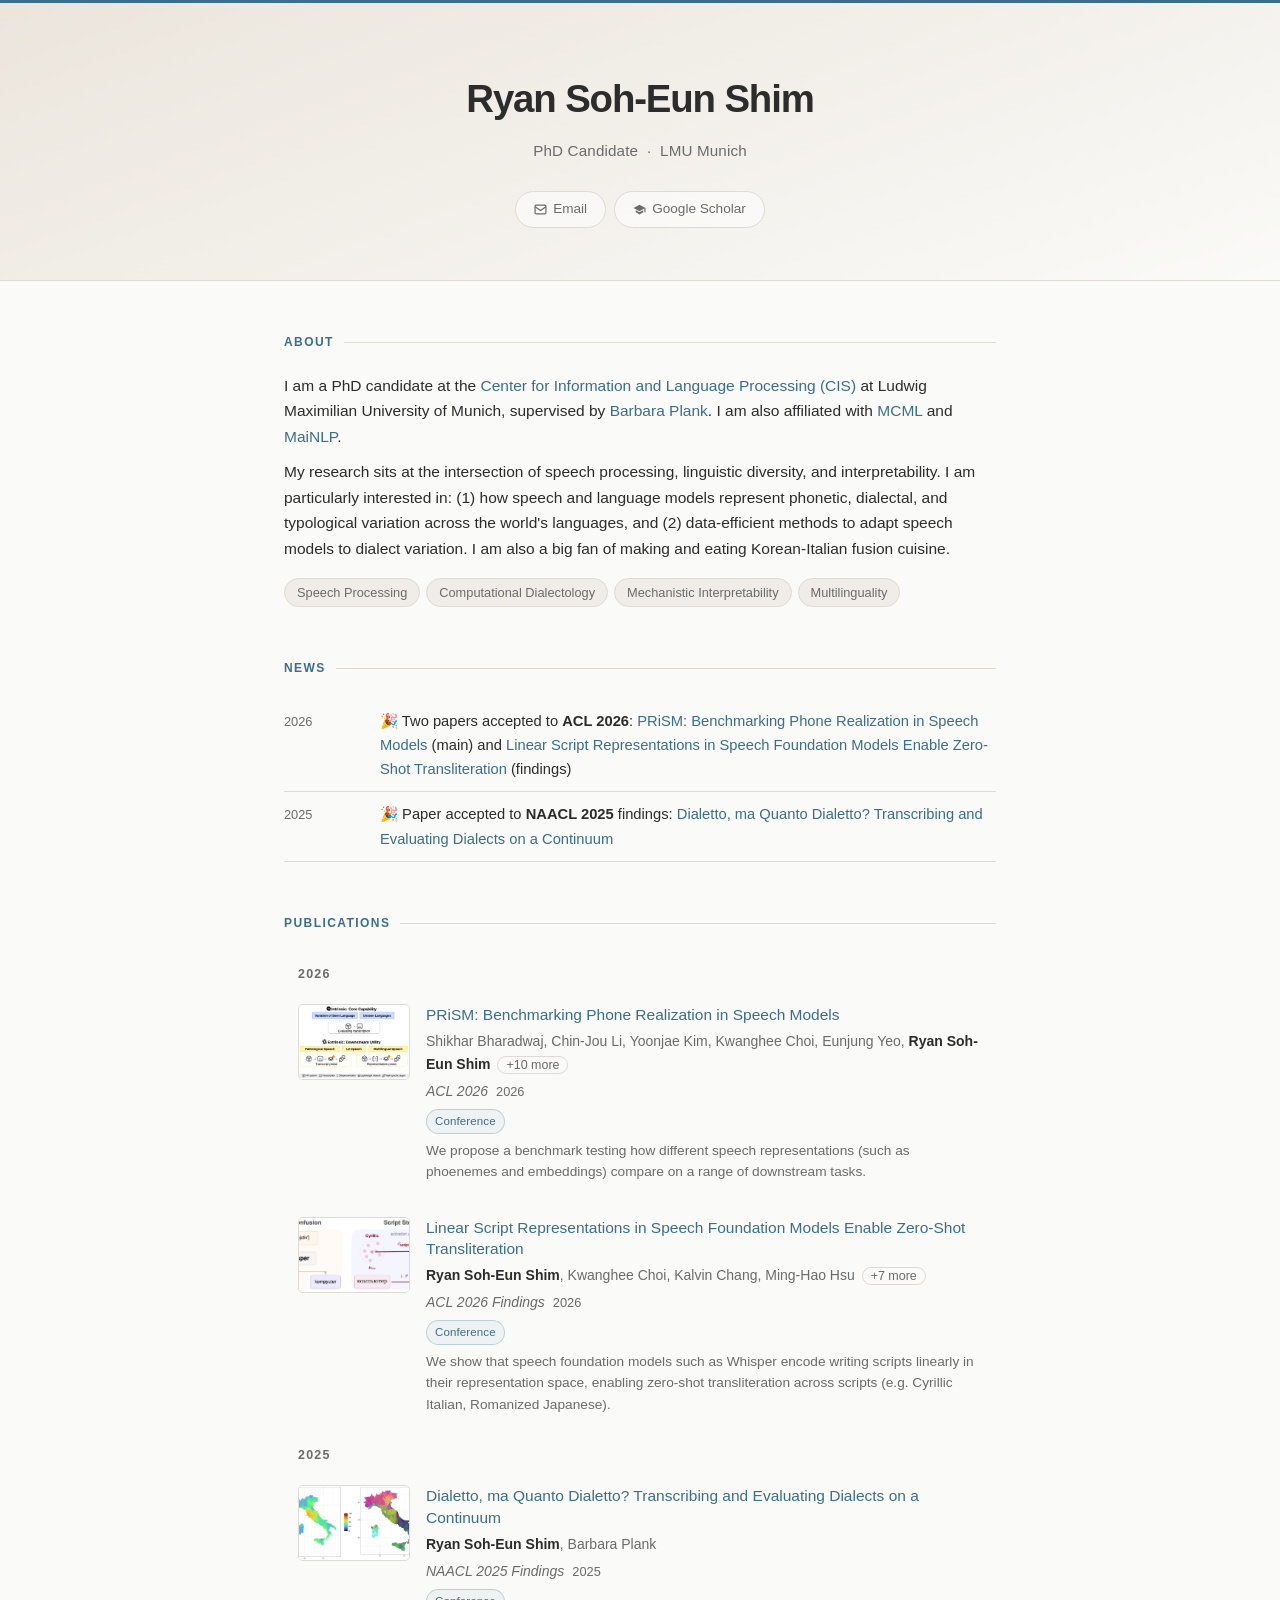
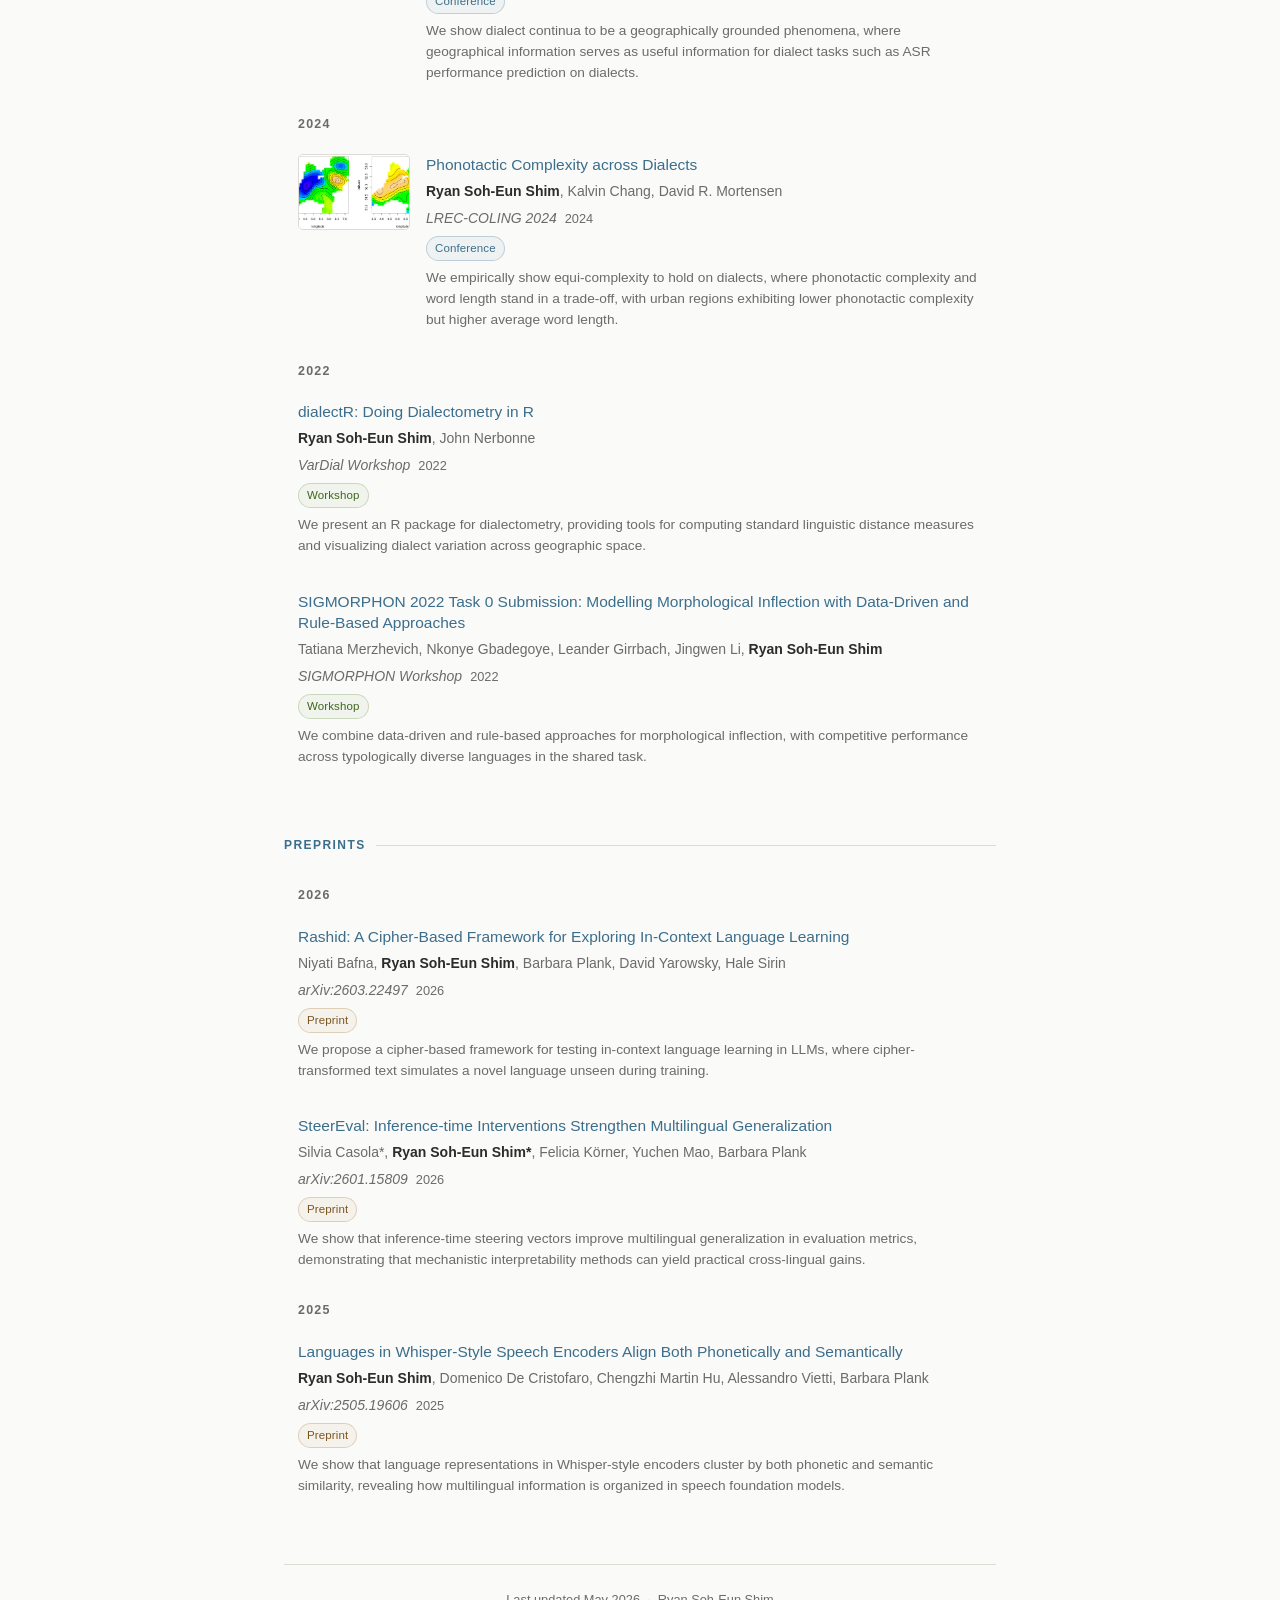
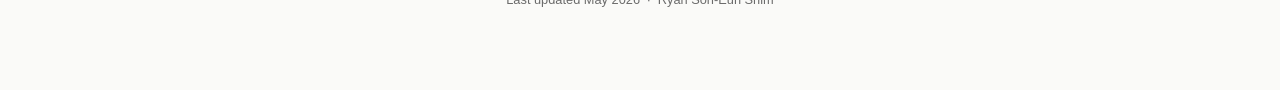
==== commit 88f4950a: "label" ====
--- a/index.html
+++ b/index.html
@@ -83,7 +83,7 @@
             <div class="pub-title"><a href="https://arxiv.org/abs/2601.14046" target="_blank" rel="noopener">PRiSM: Benchmarking Phone Realization in Speech Models</a></div>
             <div class="pub-authors">Shikhar Bharadwaj, Chin-Jou Li, Yoonjae Kim, Kwanghee Choi, Eunjung Yeo, <strong>Ryan Soh-Eun Shim</strong><span class="authors-extra">, Hanyu Zhou, Brendon Boldt, Karen Rosero Jacome, Kalvin Chang, Darsh Agrawal, Keer Xu, Chao-Han Huck Yang, Jian Zhu, Shinji Watanabe, David R. Mortensen</span> <button class="authors-toggle" onclick="toggleAuthors(this)" data-label="+10 more">+10 more</button></div>
             <div class="pub-venue"><span class="venue-name">ACL 2026</span><span class="venue-year">2026</span></div>
-            <div class="pub-badges"><span class="badge badge-conf">Conference (Main)</span></div>
+            <div class="pub-badges"><span class="badge badge-conf">Conference</span></div>
             <div class="pub-summary">We propose a benchmark testing how different speech representations (such as phoenemes and embeddings) compare on a range of downstream tasks.</div>
           </div>
         </li>
@@ -97,7 +97,7 @@
             <div class="pub-title"><a href="https://arxiv.org/abs/2601.02906" target="_blank" rel="noopener">Linear Script Representations in Speech Foundation Models Enable Zero-Shot Transliteration</a></div>
             <div class="pub-authors"><strong>Ryan Soh-Eun Shim</strong>, Kwanghee Choi, Kalvin Chang, Ming-Hao Hsu<span class="authors-extra">, Florian Eichin, Zhizheng Wu, Alane Suhr, Michael A. Hedderich, David Harwath, David R. Mortensen, Barbara Plank</span> <button class="authors-toggle" onclick="toggleAuthors(this)" data-label="+7 more">+7 more</button></div>
             <div class="pub-venue"><span class="venue-name">ACL 2026 Findings</span><span class="venue-year">2026</span></div>
-            <div class="pub-badges"><span class="badge badge-conf">Conference (Findings)</span></div>
+            <div class="pub-badges"><span class="badge badge-conf">Conference</span></div>
             <div class="pub-summary">We show that speech foundation models such as Whisper encode writing scripts linearly in their representation space, enabling zero-shot transliteration across scripts (e.g. Cyrillic Italian, Romanized Japanese).</div>
           </div>
         </li>
@@ -113,7 +113,7 @@
             <div class="pub-title"><a href="https://aclanthology.org/2025.findings-naacl.48/" target="_blank" rel="noopener">Dialetto, ma Quanto Dialetto? Transcribing and Evaluating Dialects on a Continuum</a></div>
             <div class="pub-authors"><strong>Ryan Soh-Eun Shim</strong>, Barbara Plank</div>
             <div class="pub-venue"><span class="venue-name">NAACL 2025 Findings</span><span class="venue-year">2025</span></div>
-            <div class="pub-badges"><span class="badge badge-conf">Conference (Findings)</span></div>
+            <div class="pub-badges"><span class="badge badge-conf">Conference</span></div>
             <div class="pub-summary">We show dialect continua to be a geographically grounded phenomena, where geographical information serves as useful information for dialect tasks such as ASR performance prediction on dialects.</div>
           </div>
         </li>
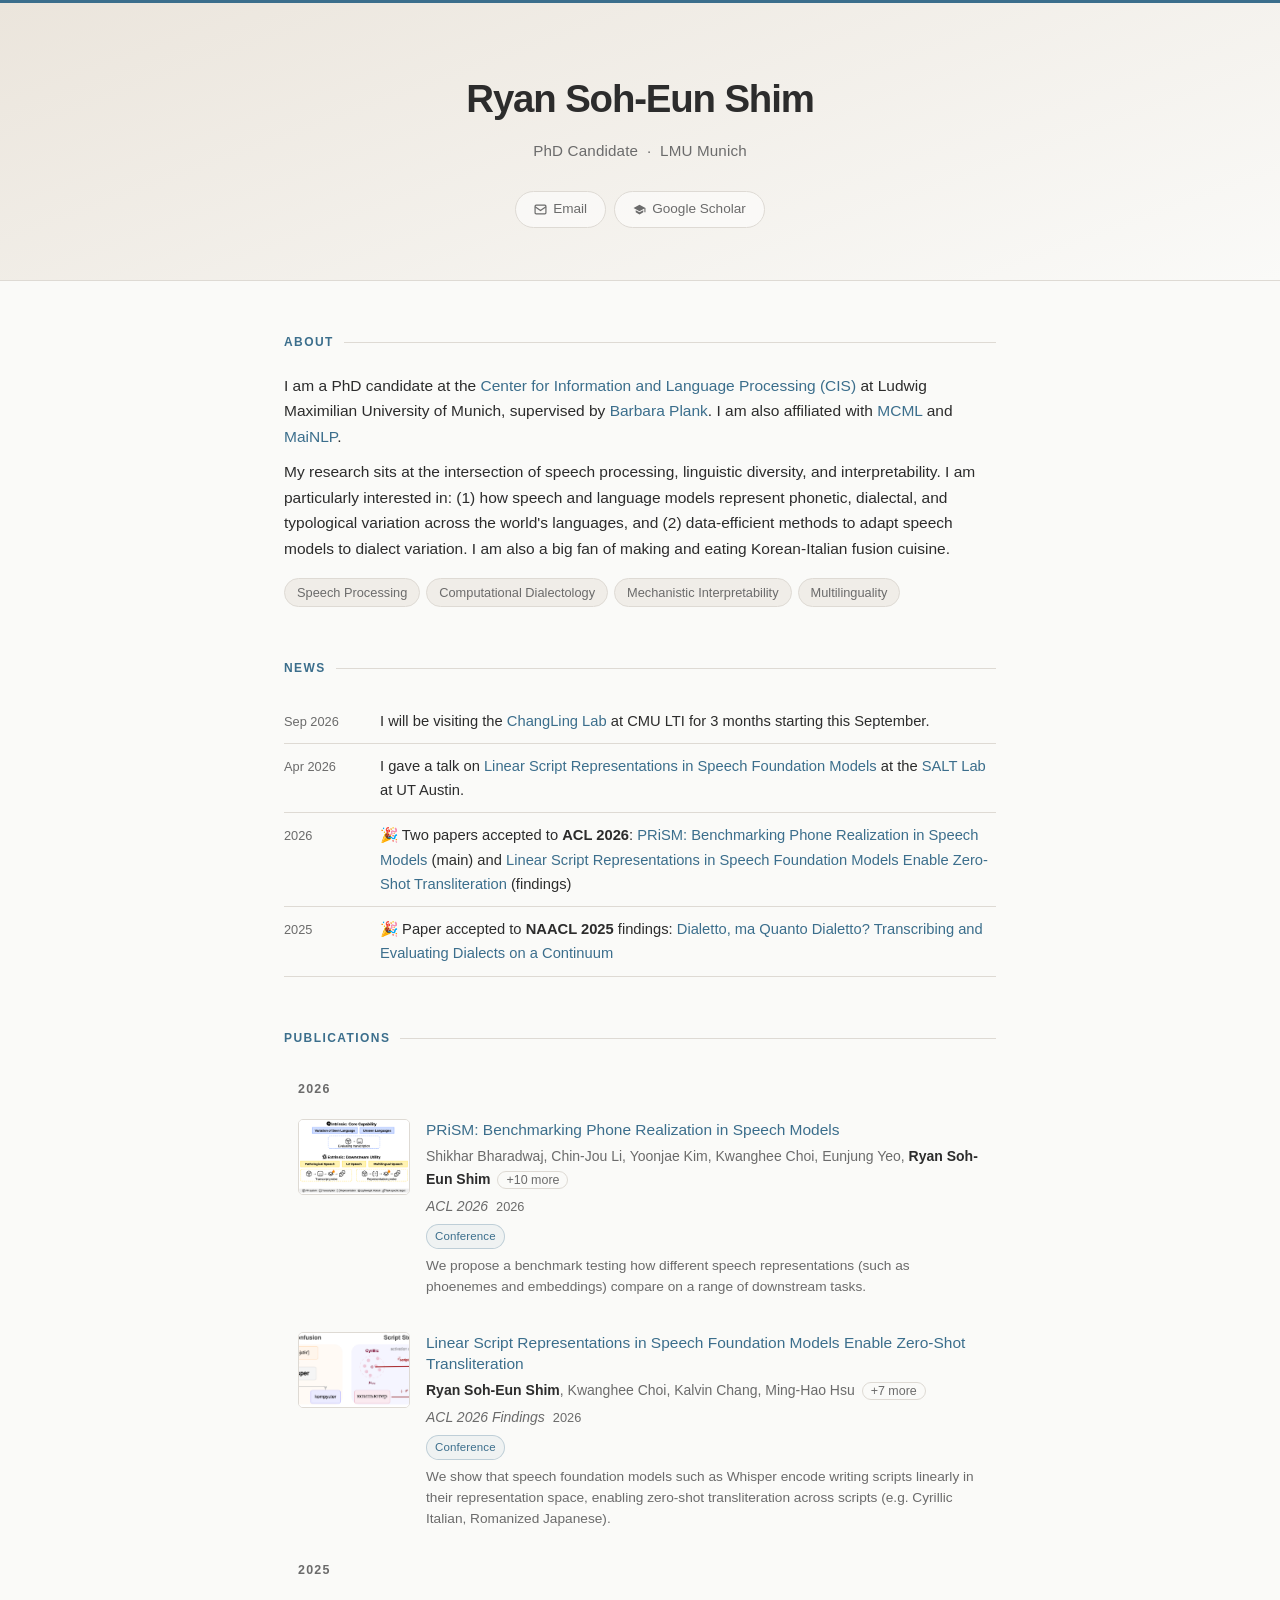
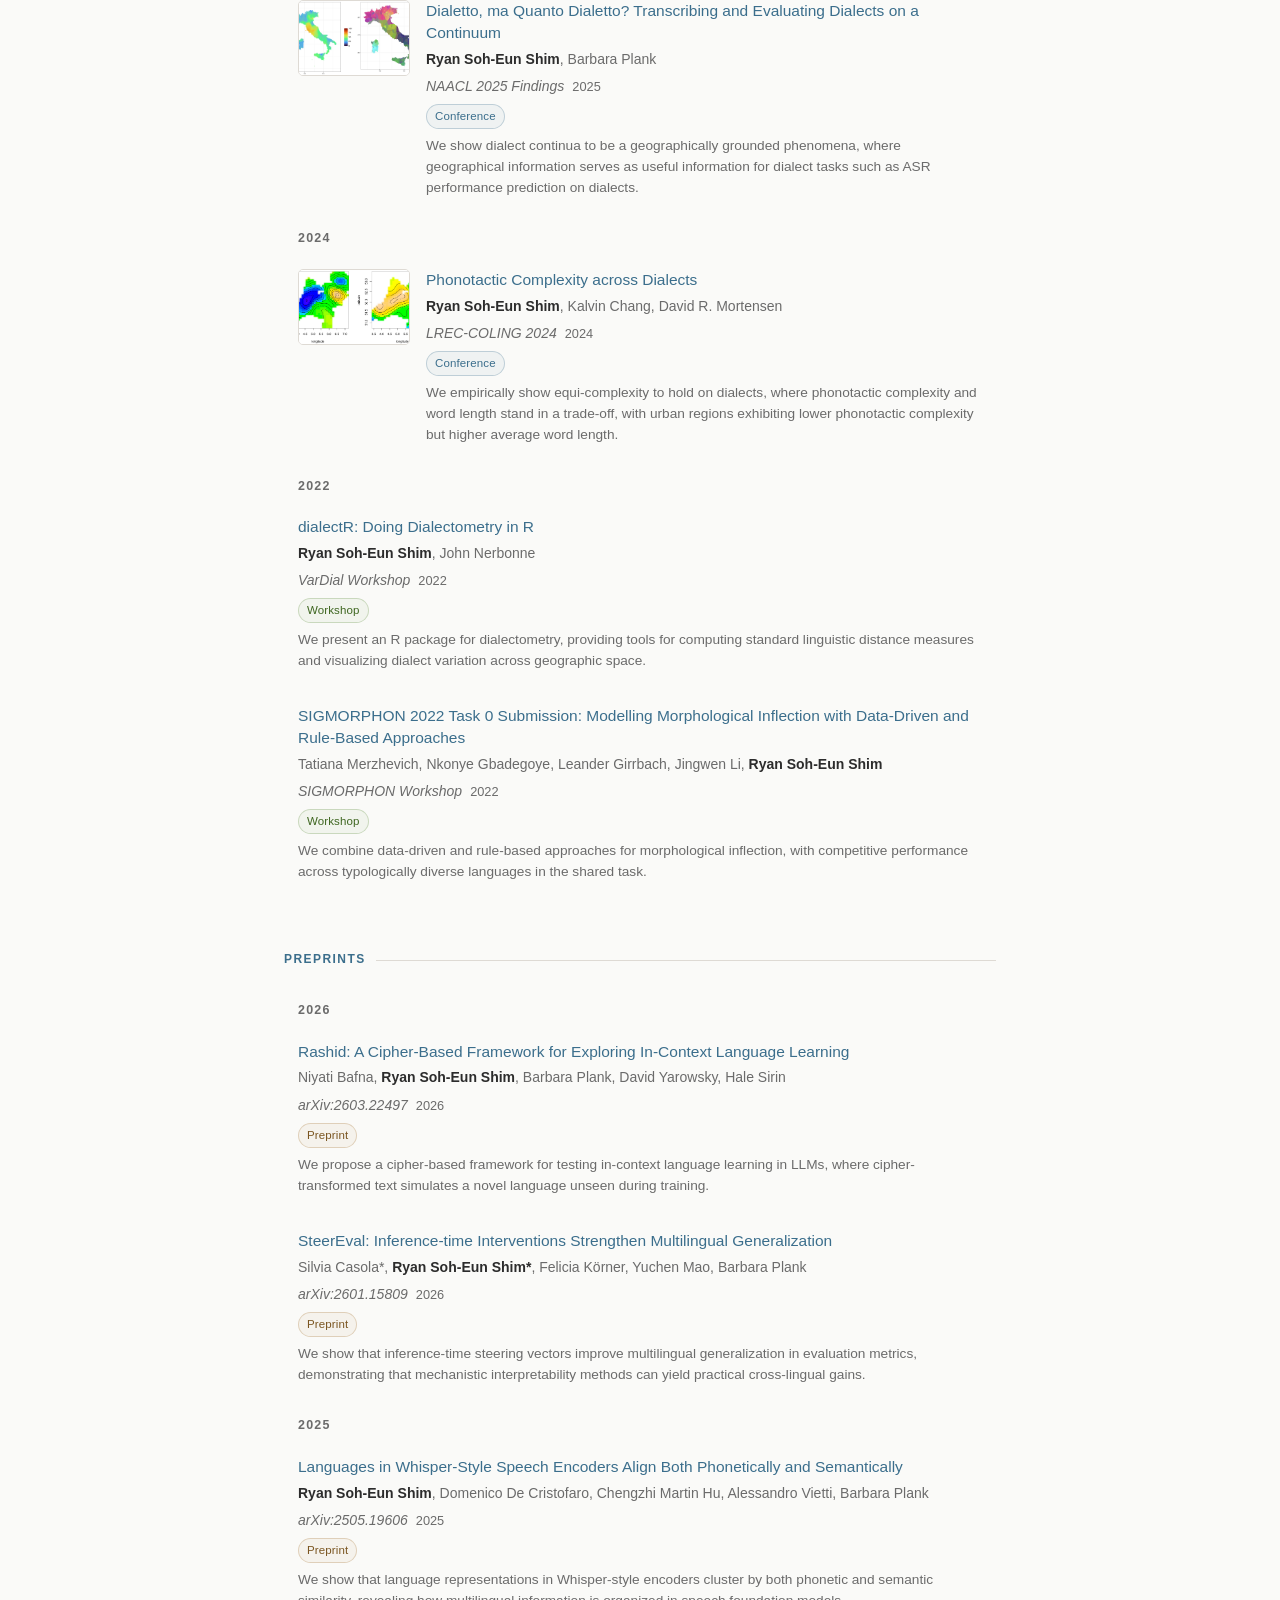
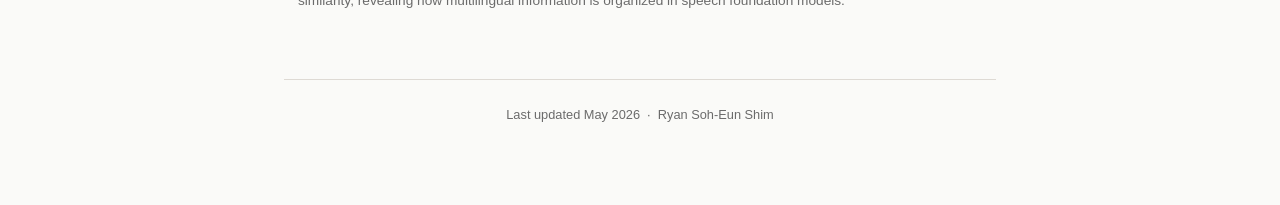
==== commit 7616bfa5: "talks" ====
--- a/index.html
+++ b/index.html
@@ -56,6 +56,14 @@
       <h2>News</h2>
       <ul class="news-list">
         <li>
+          <span class="news-date">Sep 2026</span>
+          <span>I will be visiting the <a href="https://changelinglab.github.io" target="_blank" rel="noopener">ChangLing Lab</a> at CMU LTI for 3 months starting this September.</span>
+        </li>
+        <li>
+          <span class="news-date">Apr 2026</span>
+          <span>I gave a talk on <a href="https://arxiv.org/abs/2601.02906" target="_blank" rel="noopener">Linear Script Representations in Speech Foundation Models</a> at the <a href="https://saltlab.cs.utexas.edu" target="_blank" rel="noopener">SALT Lab</a> at UT Austin.</span>
+        </li>
+        <li>
           <span class="news-date">2026</span>
           <span>🎉 Two papers accepted to <strong>ACL 2026</strong>: <a href="https://arxiv.org/abs/2601.14046" target="_blank" rel="noopener">PRiSM: Benchmarking Phone Realization in Speech Models</a> (main) and <a href="https://arxiv.org/abs/2601.02906" target="_blank" rel="noopener">Linear Script Representations in Speech Foundation Models Enable Zero-Shot Transliteration</a> (findings)</span>
         </li>
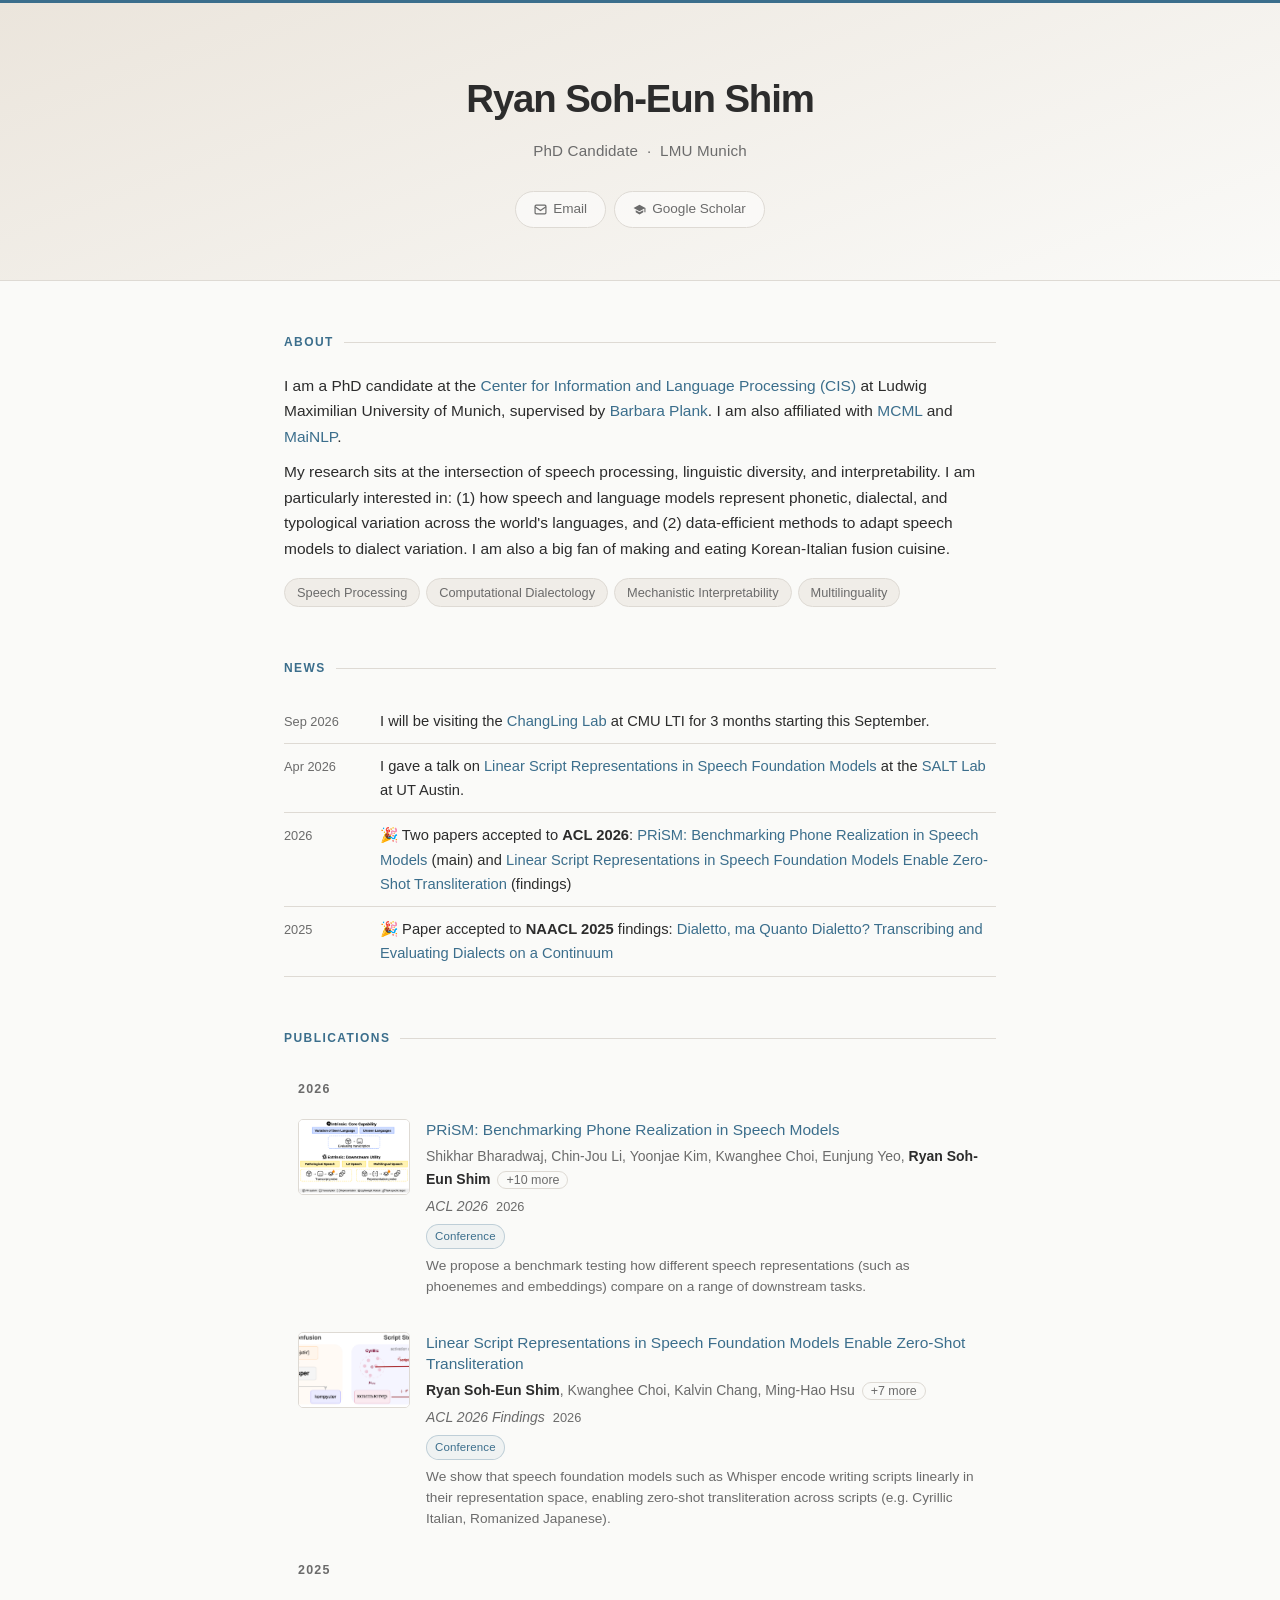
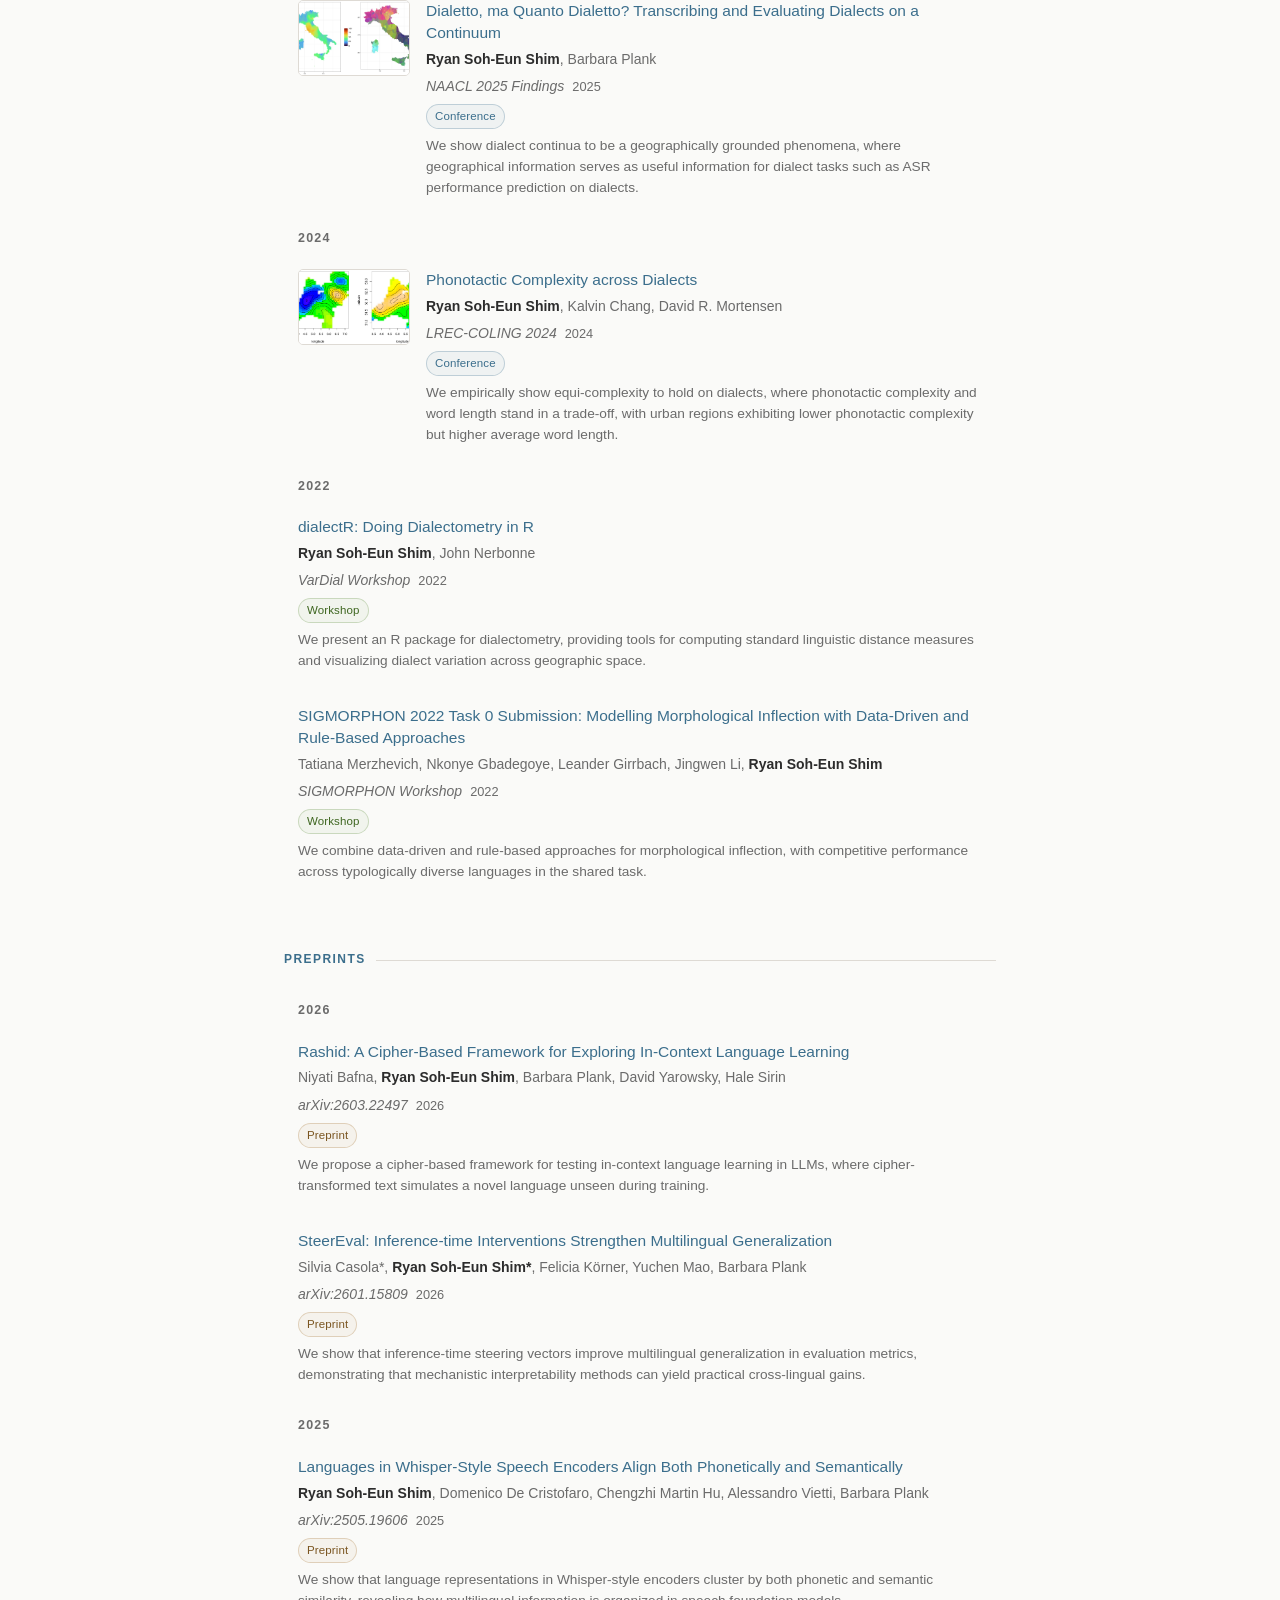
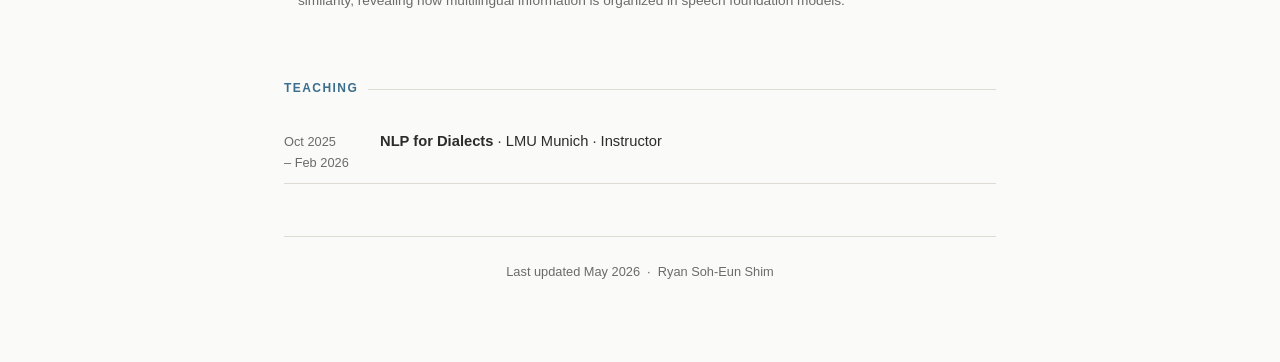
==== commit b13fd767: "teaching" ====
--- a/index.html
+++ b/index.html
@@ -229,6 +229,17 @@
       </ul>
     </section>
 
+    <!-- ── Teaching ── -->
+    <section>
+      <h2>Teaching</h2>
+      <ul class="news-list">
+        <li>
+          <span class="news-date">Oct 2025<br>– Feb 2026</span>
+          <span><strong>NLP for Dialects</strong> &middot; LMU Munich &middot; Instructor</span>
+        </li>
+      </ul>
+    </section>
+
     <footer>
       <p>Last updated May 2026 &nbsp;&middot;&nbsp; Ryan Soh-Eun Shim</p>
     </footer>
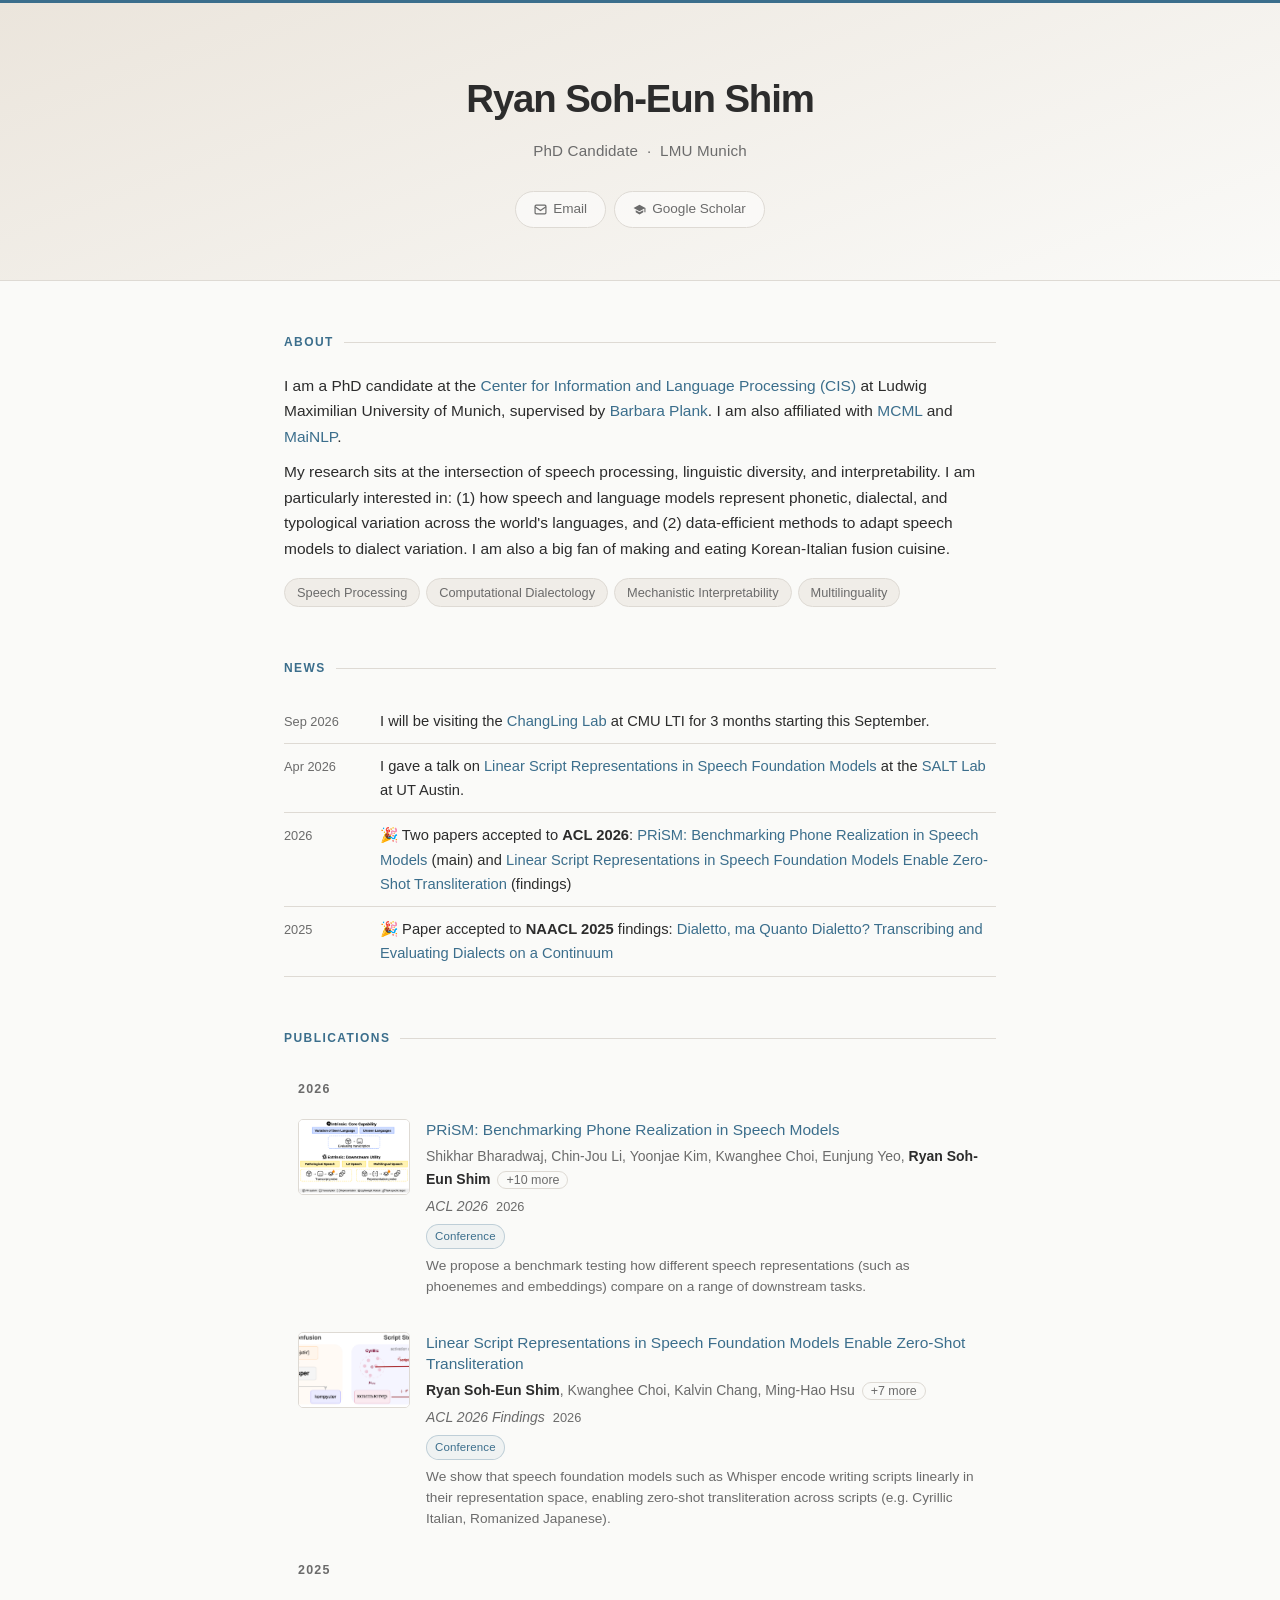
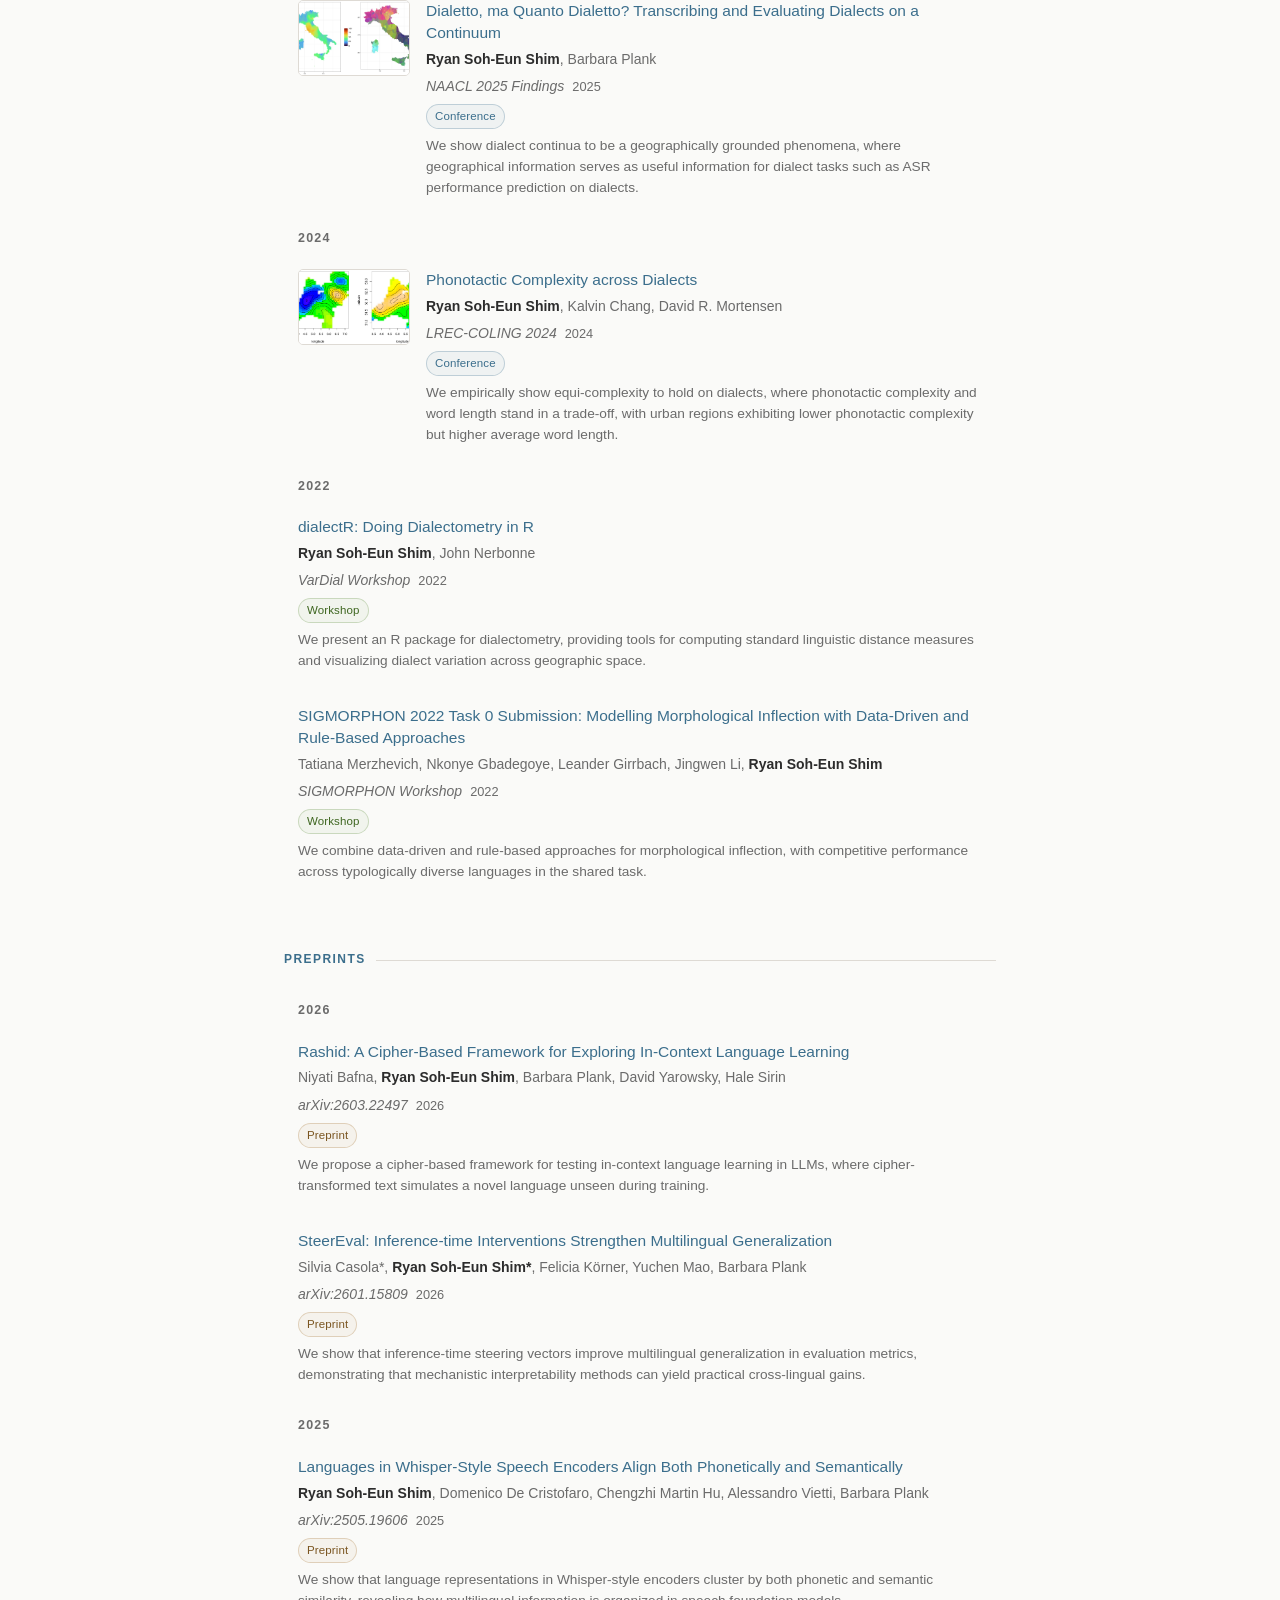
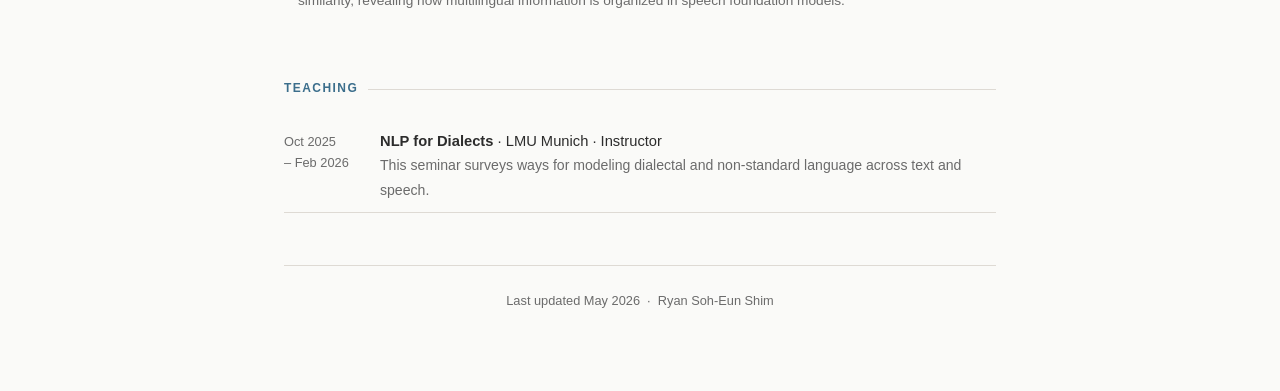
==== commit 8f0e7923: "course description" ====
--- a/index.html
+++ b/index.html
@@ -235,7 +235,7 @@
       <ul class="news-list">
         <li>
           <span class="news-date">Oct 2025<br>– Feb 2026</span>
-          <span><strong>NLP for Dialects</strong> &middot; LMU Munich &middot; Instructor</span>
+          <span><strong>NLP for Dialects</strong> &middot; LMU Munich &middot; Instructor<br><span style="color:var(--text-muted);font-size:0.88rem;">This seminar surveys ways for modeling dialectal and non-standard language across text and speech.</span></span>
         </li>
       </ul>
     </section>
